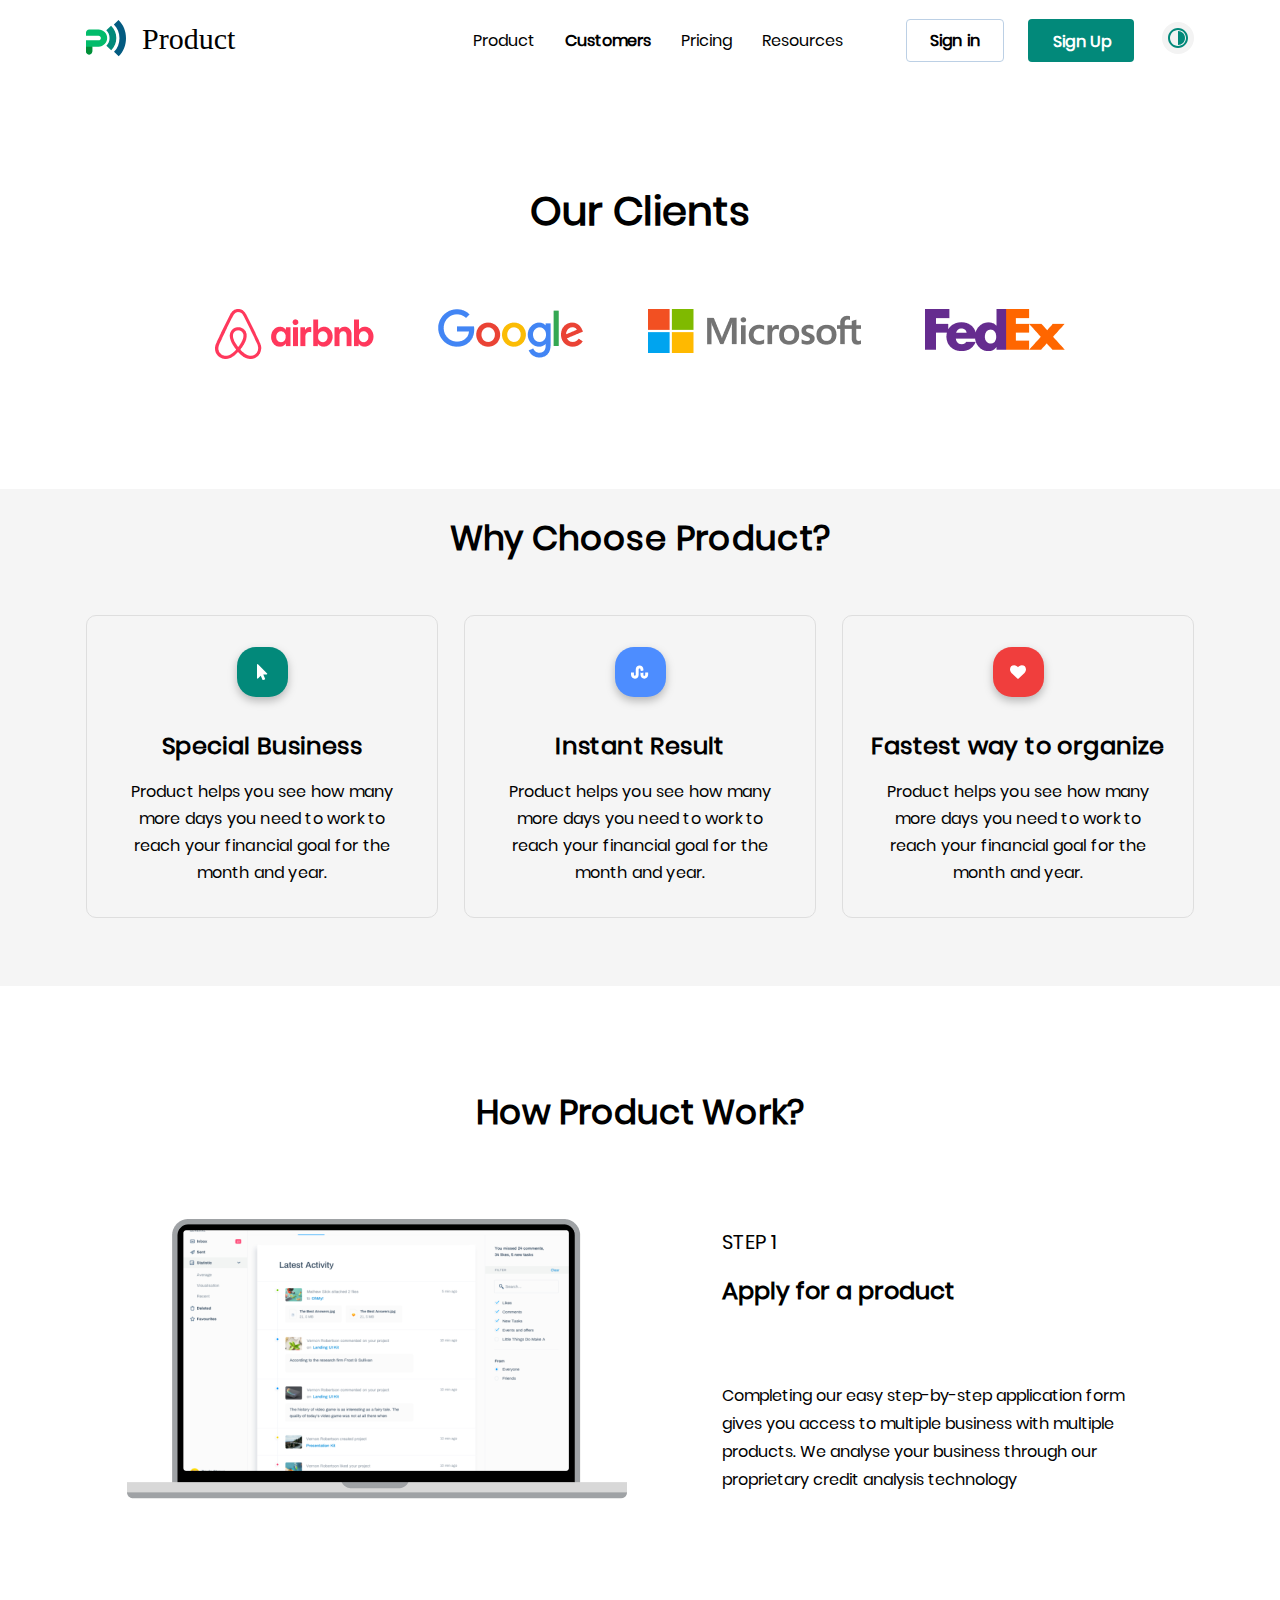
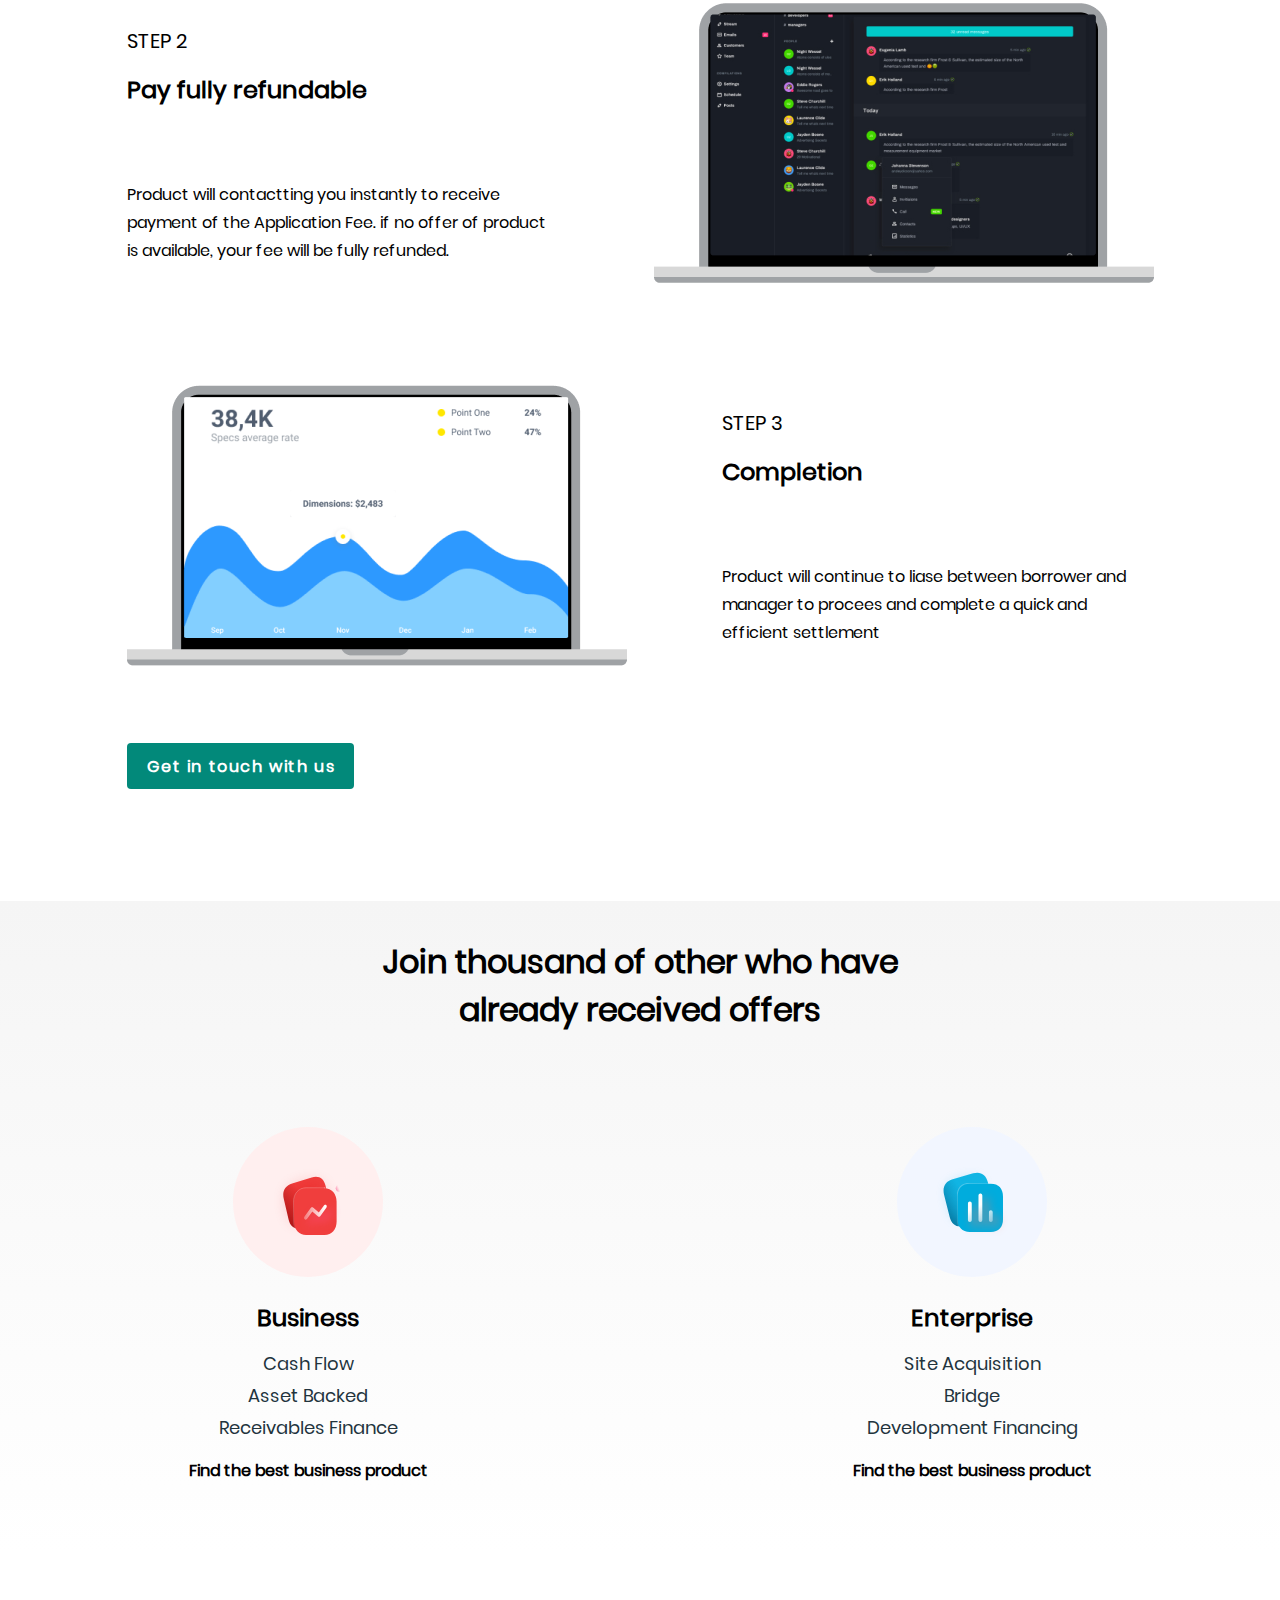
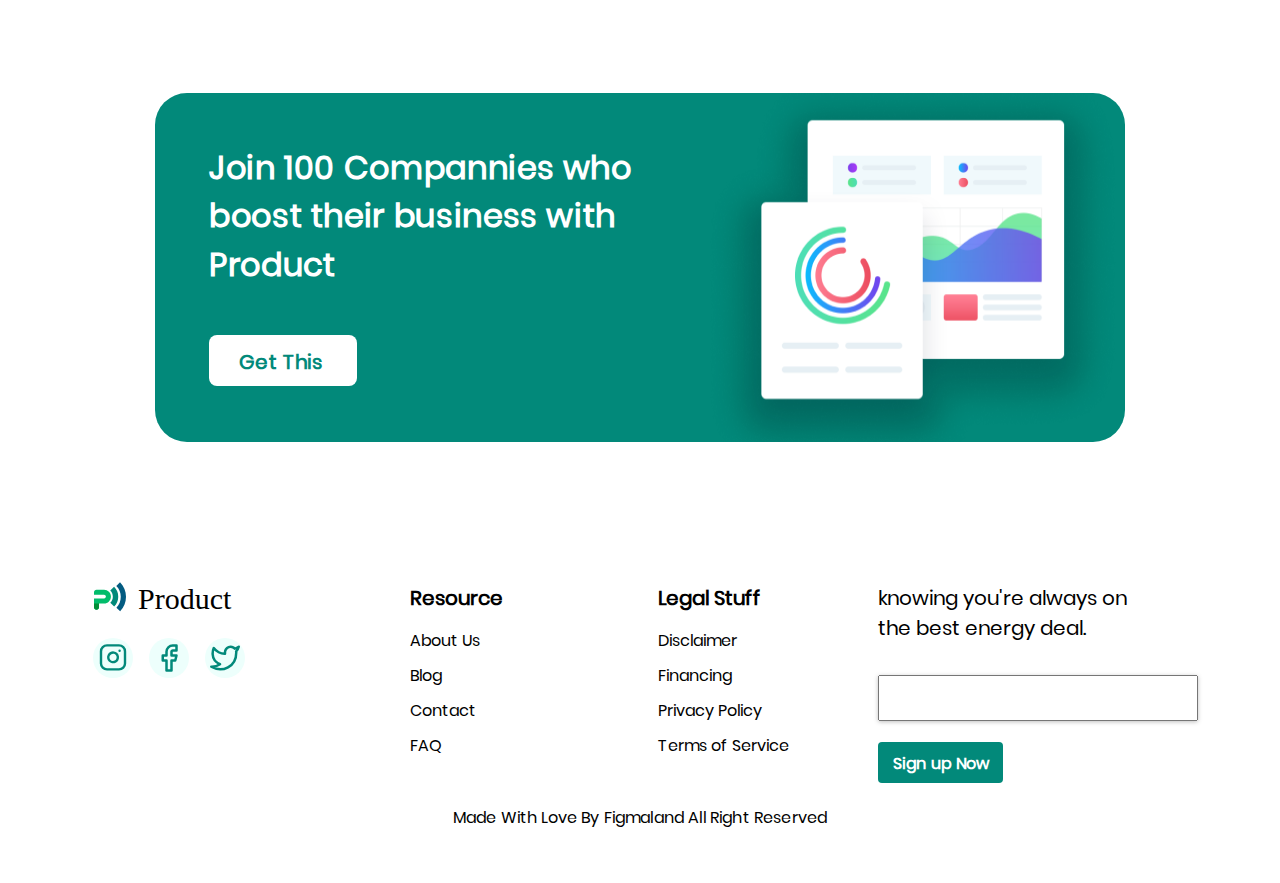
==== customers.html @ afb9f8d9 "ссылки хедера, кнопки и наименование классов" ====
<!DOCTYPE html>
<html lang="en">
  <head>
    <meta charset="UTF-8" />
    <meta http-equiv="X-UA-Compatible" content="IE=edge" />
    <meta name="viewport" content="width=device-width,initial-scale=1" />
    <meta content="true" name="HandheldFriendly" />
    <meta content="width" name="MobileOptimized" />
    <meta content="yes" name="apple-mobile-web-app-capable" />
    <title>Document</title>
    <link rel="stylesheet" href="./assets/css/style.css" id="theme-link" />
    <link rel="stylesheet" href="./assets/css/normalize.css" />
  </head>
  <body>
    <header class="header">
      <div class="container">
        <div class="header__left">
          <a href="#" class="logo">
            <img src="./assets/svg/logo.svg" alt="image description" />
          </a>
          <a href="#" class="logo__name">Product</a>
          <nav class="menu">
            <a class="menu__item" href="./index.html">Product</a>
            <a class="menu__item menu__item--active" href="#">Customers</a>
            <a class="menu__item" href="./pricing.html">Pricing</a>
            <a class="menu__item" href="./resources.html">Resources</a>
          </nav>
        </div>
        <div class="header__right">
          <button class="btn btn--outline-primary">Sign in</button>
          <button class="btn btn--success">Sign Up</button>
          <div class="toggle-container">
            <input type="checkbox" id="switch" />
            <label for="switch">
              <img
                class="switch__icon"
                src="./assets/svg/triger2.svg"
                alt="image description"
              />
            </label>
          </div>
          <a class="menu-trigger menu-triger--active" href="#">
            <span></span>
            <span></span>
            <span></span>
          </a>
        </div>
      </div>
    </header>
    <section class="section section--clients">
      <div class="container">
        <h2 class="title">Our Clients</h2>
        <div class="clients__logo">
          <div class="clients__logo_item">
            <img src="assets/img/clients1.png" />
          </div>
          <div class="clients__logo_item">
            <img src="assets/img/clients2.png" />
          </div>
          <div class="clients__logo_item">
            <img src="assets/img/clients3.png" />
          </div>
          <div class="clients__logo_item">
            <img src="assets/img/clients4.png" />
          </div>
        </div>
      </div>
    </section>
    <section class="section section--choose">
      <div class="container">
        <h2 class="title">Why Choose Product?</h2>
        <div class="choose__table">
          <div class="choose__table_item">
            <div class="table_item--icon">
              <img src="assets/svg/icon1.svg" />
            </div>
            <h3 class="subtitule">Special Business</h3>
            <p class="description">
              Product helps you see how many more days you need to work to reach
              your financial goal for the month and year.
            </p>
          </div>
          <div class="choose__table_item">
            <div class="table_item--icon">
              <img src="assets/svg/icon2.svg" />
            </div>
            <h3 class="subtitule">Instant Result</h3>
            <p class="description">
              Product helps you see how many more days you need to work to reach
              your financial goal for the month and year.
            </p>
          </div>
          <div class="choose__table_item">
            <div class="table_item--icon">
              <img src="assets/svg/icon3.svg" />
            </div>
            <h3 class="subtitule">Fastest way to organize</h3>
            <p class="description">
              Product helps you see how many more days you need to work to reach
              your financial goal for the month and year.
            </p>
          </div>
        </div>
      </div>
    </section>
    <section class="section section--how">
      <div class="container">
        <h2 class="title">How Product Work?</h2>
        <div class="how__row">
          <div class="how__row_item">
            <div class="how__row_pic">
              <img class="pic how--pic" src="assets/img/how1.png" />
            </div>
            <div class="how__row_item_right">
              <h3 class="subtitle subtitle--small">STEP 1</h3>
              <h2 class="title title--small">Apply for a product</h2>
              <p class="description">
                Completing our easy step-by-step application form gives you
                access to multiple business with multiple products. We analyse
                your business through our proprietary credit analysis technology
              </p>
            </div>
          </div>
          <div class="how__row_item">
            <div class="how__row_pic">
              <img class="pic how--pic" src="assets/img/how2.png" />
            </div>
            <div class="how__row_item_right">
              <h3 class="subtitle subtitle--small">STEP 2</h3>
              <h2 class="title title--small">Pay fully refundable</h2>
              <p class="description">
                Product will contactting you instantly to receive payment of the
                Application Fee. if no offer of product is available, your fee
                will be fully refunded.
              </p>
            </div>
          </div>
          <div class="how__row_item">
            <div class="how__row_pic">
              <img class="pic how--pic" src="assets/img/how3.png" />
            </div>
            <div class="how__row_item_right">
              <h3 class="subtitle subtitle--small">STEP 3</h3>
              <h2 class="title title--small">Completion</h2>
              <p class="description">
                Product will continue to liase between borrower and manager to
                procees and complete a quick and efficient settlement
              </p>
            </div>
          </div>
        </div>
        <button class="btn btn--success">Get in touch with us</button>
      </div>
    </section>
    <section class="section section--offers">
      <div class="container">
        <h2 class="title">
          Join thousand of other who have already received offers
        </h2>
        <div class="offers__table">
          <div class="offers__table_item">
            <div class="offers__table_item--icon">
              <img src="assets/svg/offers1.svg" />
            </div>
            <h3 class="subtitle">Business</h3>
            <p class="description">Cash Flow</p>
            <p class="description">Asset Backed</p>
            <p class="description">Receivables Finance</p>
            <button class="btn btn-outline-success">
              Find the best business product
            </button>
          </div>
          <div class="offers__table_item">
            <div class="offers__table_item--icon">
              <img src="assets/svg/offers2.svg" />
            </div>
            <h3 class="subtitle">Enterprise</h3>
            <p class="description">Site Acquisition</p>
            <p class="description">Bridge</p>
            <p class="description">Development Financing</p>
            <button class="btn btn-outline-success">
              Find the best business product
            </button>
          </div>
        </div>
      </div>
    </section>
    <section class="section section--join">
      <div class="container">
        <div class="join__left">
          <h2 class="title">
            Join 100 Compannies who boost their business with Product
          </h2>
          <button class="btn btn--success">Get This</button>
        </div>
        <div class="join__right">
          <img class="pic join--pic" src="./assets/img/join.png" />
        </div>
      </div>
    </section>
    <footer class="footer">
      <div class="container">
        <div class="footer__left">
          <div class="product">
            <a href="#" class="logo">
              <img
                class="logo__icon"
                src="./assets/svg/logo.svg"
                alt="image description"
              />
            </a>
            <a href="#" class="logo__name">Product</a>
          </div>
          <div class="socials">
            <a href="#" class="social social--facebook">
              <img
                class="social__icon"
                src="./assets/svg/facebook.svg"
                alt="image description"
              />
            </a>
            <a href="#" class="social social--tweeter">
              <img
                class="social__icon"
                src="./assets/svg/tweeter.svg"
                alt="image description"
              />
            </a>
            <a href="#" class="social social--instagram">
              <img
                class="social__icon"
                src="./assets/svg/instagram.svg"
                alt="image description"
              />
            </a>
          </div>
        </div>
        <div class="footer__nav">
          <div class="footer__nav-col">
            <div class="menu menu--footer">
              <a href="#" class="menu__item menu__item--active">Resource</a>
            </div>
            <div class="menu--footer-subtitle">
              <a href="#" class="menu__item">About Us</a>
              <a href="#" class="menu__item">Blog</a>
              <a href="#" class="menu__item">Contact</a>
              <a href="#" class="menu__item">FAQ</a>
            </div>
          </div>
          <div class="footer__nav-col">
            <div class="menu menu--footer">
              <a href="#" class="menu__item menu__item--active">Legal Stuff</a>
            </div>
            <div class="menu--footer-subtitle">
              <a href="#" class="menu__item">Disclaimer</a>
              <a href="#" class="menu__item">Financing</a>
              <a href="#" class="menu__item">Privacy Policy</a>
              <a href="#" class="menu__item">Terms of Service</a>
            </div>
          </div>
        </div>
        <div class="footer__deal">
          <p class="subtitle">
            knowing you're always on<br />
            the best energy deal.
          </p>
          <form name="text__form" action="" method="post">
            <input class="e-mail" type="mail" />
          </form>
          <button class="btn btn--success">Sign up Now</button>
        </div>
      </div>
      <div class="copyright">
        <p class="subtitle subtitle--copyright">
          Made With Love By Figmaland All Right Reserved
        </p>
      </div>
    </footer>
    <!--<script src="./assets/scripts/script.js"></script>-->
  </body>
</html>
---- assets/css/style.css ----
html[data-theme="light"] {
  --bg: #ffffff;
  --switch-color: #02897a;
  --color-heading: #22343d;
  --color-text: #22343d;
  --color-btn: #173a56;
  --color-logo: #173a56;
  --bg-image--product: url(../img/product.png);
  --bg-image--process: url(../img/process.png);
  --border: #dedede;
}

html[data-theme="dark"] {
  --bg: #1f2e35;
  --switch-color: #0077ff;
  --color-heading: #ffffff;
  --color-text: #ffffff;
  --color-btn: #ffffff;
  --color-logo: #ffffff;
  --bg-image--product: url(../img/product_dark.png);
  --bg-image--process: url(../img/process_dark.png);
  --border: #173a56;
}

/*основные стили*/
body {
  background-color: var(--bg);
  /*  --font-color: #22343d;*/
}

@font-face {
  font-family: "Poppins";
  font-style: normal;
  font-weight: normal;
  src: url("../fonts/Poppins-Regular.ttf") format("truetype");
}

html,
body {
  font-family: "Poppins", "Arial", sans-serif;
  /*  color: var(--font-color);*/
}

h1,
h2,
h3,
h4,
h5,
h6 {
  margin: 0%;
}

.container {
  max-width: 1108px;
  margin: 0 auto;
  padding: 0px 15px;
}

.title {
  font-weight: 700;
  font-size: 40px;
  line-height: 60px;
  color: var(--color-text);
}

.subtitle {
  font-weight: 700;
  font-size: 32px;
  line-height: 48px;
  text-align: center;
  color: var(--color-text);
}

.subtitle--spacebottom {
  margin-bottom: 12px;
}

.description {
  font-weight: 400;
  font-size: 18px;
  line-height: 28px;
  color: var(--color-text);
}

@media (max-width: 576px) {
  .pic {
    margin: 0 auto;
    display: flex;
    max-width: 100%;
  }
}

@media (min-width: 576px) {
  .pic {
    max-width: 25em;
  }
}

/*button*/
.btn {
  cursor: pointer;
}

.btn--success {
  font-weight: 600;
  font-size: 16px;
  line-height: 24px;
  color: #ffffff;
  background: #02897a;
  border-radius: 4px;
  border: #02897a;
  margin-right: 24px;
  padding: 11px 23px 8px 25px;
  letter-spacing: 0.02em;
}

.btn--success:hover {
  background-color: #067266;
  color: #ffffff;
  filter: drop-shadow(0px 4px 4px rgba(0, 0, 0, 0.25));
}

.btn--triger {
  background: #f3f3f3;
  border-radius: 100px;
  border: #f3f3f3;
  width: 32px;
  height: 32px;
  display: flex;
  align-items: center;
  justify-content: center;
  background: url(./assets/svg/triger.svg) no-repeat;
  background-size: contain;
  border: 5px solid #ffffff;
  margin-right: -2px;
}

.btn--outline-primary {
  font-weight: 600;
  font-size: 16px;
  line-height: 24px;
  color: var(--color-btn);
  border: 1px solid #bcd0e5;
  border-radius: 4px;
  background-color: transparent;
  margin-right: 24px;
  padding: 9px 22px 8px 23px;
  letter-spacing: 0.02em;
}

.btn--outline-primary:hover {
  background-color: #fefefe;
  color: #067266;
  filter: drop-shadow(0px 4px 4px rgba(0, 0, 0, 0.25));
}

.btn-outline-success {
  background-color: transparent;
  border: transparent;
  font-weight: 600;
  font-size: 16px;
  text-decoration-line: underline;
  color: #02897a;
}

.btn-outline-success:hover {
  filter: drop-shadow(0px 4px 4px rgba(0, 0, 0, 0.25));
  border-radius: 5px;
}

.btn-outline-success:hover img {
  filter: brightness(0) saturate(100%) invert(34%) sepia(10%) saturate(4720%) hue-rotate(130deg) brightness(96%) contrast(95%);
}

.btn--group {
  display: flex;
  justify-content: center;
}

/*переключатель на тёмное*/
input[type="checkbox"] {
  height: 0;
  width: 0;
  visibility: hidden;
}

input:checked+.menu__item--active {
  color: var(--color-text);
}

/*Header*/
.header {
  padding: 19px 0px 0px;
}

.header .container {
  display: flex;
  justify-content: space-between;
}

.header__left {
  display: flex;
  align-items: center;
}

.logo {
  margin: 0px 16px 0px 0px;
}

.header .logo__name {
  font-family: "Poppins Bold";
  font-size: 30px;
  line-height: 28px;
  color: var(--color-logo);
  text-decoration: none;
  padding-bottom: 4px;
  margin: 0;
}

.header .menu {
  display: none;
}

.menu__item.menu__item--active {
  font-weight: 600;
  font-size: 16px;
  line-height: 28px;
  text-decoration: none;
}

.menu__item {
  font-weight: 400;
  font-size: 16px;
  line-height: 28px;
  text-decoration: none;
  color: var(--color-text);
}

.menu__item:not(:last-child) {
  margin-right: 26px;
}

.menu__item:hover:after {
  width: 100%;
  left: 0;
}

.menu__item:after {
  background: none repeat scroll 0 0 transparent;
  bottom: 0;
  content: "";
  display: block;
  height: 2px;
  left: 50%;
  position: absolute;
  background: #fff;
  transition: width 0.3s ease 0s, left 0.3s ease 0s;
  width: 0;
}

.menu__item:hover {
  font-weight: 700;
  filter: brightness(0) saturate(100%) invert(31%) sepia(77%) saturate(487%) hue-rotate(124deg) brightness(95%) contrast(97%);
}

.header__right {
  display: flex;
  align-items: center;
}

.header .btn--outline-primary {
  display: none;
}

.header .btn--success {
  display: none;
}

.toggle-container {
  display: none;
}

.header .menu__trigger--active {
  position: relative;
  width: 28px;
  height: 15px;
  top: -4px;
  display: block;
}

.header span {
  position: absolute;
  left: 0;
  width: 100%;
  height: 4px;
  background-color: #173a56;
  border-radius: 4px;
}

.header .menu__trigger span:nth-of-type(2) {
  top: 20px;
}

.header .menu__trigger span:nth-of-type(3) {
  bottom: 1px;
}

/*media header*/
@media (max-width: 576px) {
  .header .logo__name {
    margin: 0;
  }
}

@media (min-width: 576px) {
  .header .btn--outline-primary {
    display: block;
  }

  .header .btn--success {
    display: block;
  }
}

@media (min-width: 1200px) {
  .header .logo__name {
    margin-right: 238px;
  }

  .header .menu {
    display: block;
  }

  .header .btn--triger {
    display: flex;
  }

  .toggle-container {
    display: block;
  }

  .header .menu__trigger--active {
    display: none;
  }
}

@media (min-width: 1400px) {}

/*Hero*/
.section--hero .container {
  display: flex;
  max-width: 1080px;
  flex-direction: column;
  align-items: center;
  flex-direction: column-reverse;
}

.section--hero {
  padding: 44px 0px 0px 0px;
}

.hero__left {
  display: flex;
  flex-direction: column;
}

.section--hero .title {
  margin: 19px 0px 0px;
  font-weight: 600;
  letter-spacing: 0.02em;
  text-align: center;
  line-height: inherit;
}

.section--hero .description {
  margin-bottom: 50px;
  text-align: center;
}

.btn--group {
  flex-direction: column;
  align-items: center;
}

.section--hero .btn--success {
  padding: 17px 40px 12px 40px;
  margin: 0px 0px 30px 0px;
}

.section--hero .btn-outline-success {
  display: flex;
  align-items: center;
}

.btn-outline-success img {
  margin-right: 8px;
}

.btn__description {
  padding: 18px 15px 13px 0px;
  letter-spacing: 0.02em;
  font-size: 16px;
}

.hero__right {
  position: relative;
}

/*media hero*/
@media (max-width: 576px) {
  .section--hero .title {
    text-align: center;
    font-size: 36px;
  }

  .section--hero .description {
    text-align: center;
  }

  .hero__right {
    left: 0;
  }
}

@media (min-width: 576px) {
  .section--hero .description {
    width: 550px;
  }

  .btn--group {
    flex-direction: row;
    align-items: center;
  }

  .section--hero .btn--success {
    margin: 0px 22px 0px;
  }
}

@media (min-width: 768px) {
  .section--hero .description {
    width: 610px;
  }
}

@media (min-width: 1200px) {
  .section--hero {
    padding: 41px 0px 0px 0px;
  }

  .section--hero .container {
    flex-direction: column;
    align-items: center;
    flex-direction: row;
  }

  .hero__left {
    width: 435px;
  }

  .section--hero .description {
    text-align: left;
    width: auto;
  }

  .section--hero .title {
    text-align: left;
    line-height: 60px;
  }

  .btn--group {
    justify-content: flex-start;
  }

  .section--hero .btn--success {
    margin: 0 25px 0 0;
  }

  .hero__right {
    position: relative;
    left: 55px;
    top: 2px;
  }

  .pic {
    max-width: 100%;
  }
}

/*product*/

.section--product {
  background: var(--bg-image--product) bottom;
  background-repeat: no-repeat;
  background-size: contain;
  padding: 44px 0px 17px 0px;
}

.section--product .container {
  display: flex;
  flex-direction: column;
  align-items: center;
}

.section--product .title {
  font-size: 32px;
  line-height: 48px;
  font-weight: 700;
  width: 534px;
  text-align: center;
  letter-spacing: 0.03em;
  margin: 0px 0px 67px 0px;
}

.list {
  display: flex;
  margin-bottom: 18px;
  width: 100%;
}

.list__item {
  display: flex;
  flex-direction: column;
  align-items: start;
  max-width: 244px;
}

.list__item:not(:last-child) {
  margin-right: 46px;
}

.list__item:nth-of-type(1) .list__item_icon {
  background: #02897a;
}

.list__item:nth-of-type(2) .list__item_icon {
  background: #4d8dff;
}

.list__item:nth-of-type(3) .list__item_icon {
  background: #740a76;
}

.list__item:nth-of-type(4) .list__item_icon {
  background: #f03e3d;
}

.list__item_icon {
  border-radius: 19px;
  width: 50px;
  height: 50px;
  display: flex;
  align-items: center;
  justify-content: center;
  filter: drop-shadow(0px 4px 4px rgba(0, 0, 0, 0.25));
  margin-bottom: 30px;
}

.section--product .subtitle {
  font-weight: 600;
  font-size: 22px;
  line-height: 33px;
  margin-bottom: 0px;
  letter-spacing: 0.02em;
  margin-bottom: -2px;
}

.section--product .description {
  font-weight: 400;
  font-size: 16px;
  line-height: 26px;
  text-align: center;
  letter-spacing: 0.01em;
}

.section--product .btn--success {
  padding: 14px 34px 15px 34px;
  margin: auto;
}

/*media product*/

@media (max-width: 576px) {
  .section--product .title {
    width: auto;
  }

  .list {
    flex-direction: column;
    align-items: center;
  }

  .list__item {
    margin: 0;
    align-items: center;
  }

  .list__item:not(:last-child) {
    margin: 0;
    align-items: center;
  }
}

@media (min-width: 576px) {
  .list {
    justify-content: center;
  }

  .list__item:nth-of-type(3),
  .list__item:nth-of-type(4) {
    display: none;
  }

  .list__item:not(:last-child) {
    align-items: center;
    margin: 0;
  }
}

@media (min-width: 768px) {
  .list__item:nth-of-type(3) {
    display: flex;
  }
}

@media (min-width: 992px) {
  .list__item {
    margin: 0;
    align-items: center;
  }

  .list__item:nth-of-type(4) {
    display: flex;
  }
}

@media (min-width: 1200px) {
  .section--product {
    padding: 111px 0px 97px 0px;
  }

  .list {
    justify-content: space-between;
  }

  .list__item,
  .list__item:not(:last-child) {
    align-items: start;
  }

  .section--product .description {
    text-align: left;
  }
}

/*managment*/
.section--managment .container {
  display: flex;
  flex-direction: column-reverse;
}

.man__left {
  display: flex;
  flex-direction: column;
  align-items: start;
}

.section--managment .title {
  font-family: "Poppins";
  font-size: 32px;
  line-height: 48px;
  margin: 0px 0px 24px;
  font-weight: 600;
  letter-spacing: 0.02em;
}

.section--managment .subtitle {
  font-weight: 600;
  font-size: 16px;
  line-height: 24px;
  letter-spacing: 0.02em;
}

.section--managment .subtitle--small {
  margin: 0px 0px 7px;
}

.section--managment .description {
  font-size: 16px;
  line-height: 26px;
  margin: 0px 0px 32px;
  text-align: left;
}

.section--managment .description:nth-of-type(2) {
  margin-bottom: 27px;
}

/*mdeia managment*/
@media (max-width: 576px) {
  .section--managment {
    padding: 20px 0px 0px;
  }

  .man__left {
    width: auto;
  }

  .man__right {
    left: 0;
    top: 0;
    margin-bottom: 20px;
  }
}

@media (min-width: 576px) {
  .man__right {
    padding: 20px 0px 20px 0px;
  }
}

@media (min-width: 768px) {
  .man__left {
    width: 459px;
    align-items: center;
    margin: auto;
  }

  .section--managment .description {
    text-align: center;
  }
}

@media (min-width: 1200px) {
  .section--managment {
    padding: 161px 0px 0px 0px;
  }

  .section--managment .container {
    flex-direction: row;
  }

  .man__left {
    align-items: start;
    margin: 0;
  }

  .man__right {
    position: relative;
    left: 111px;
    top: -42px;
  }

  .section--managment .description {
    text-align: left;
  }
}

/*customer*/
.section--customer .container {
  display: flex;
  flex-direction: column;
}

.customer__right {
  display: flex;
  flex-direction: column;
  align-items: start;
}

.section--customer .title {
  font-size: 32px;
  line-height: 48px;
  margin: 0px 0px 24px;
  letter-spacing: 0.02em;
}

.section--customer .subtitle--small {
  font-weight: 600;
  font-size: 16px;
  line-height: 24px;
  margin: 0px 0px 6px;
  letter-spacing: 0.01em;
}

.section--customer .description {
  margin: 0px 0px 31px;
  font-weight: 400;
  font-size: 16px;
  line-height: 26px;
}

.customer__item {
  display: flex;
  align-items: center;
}

.customer__wraper .customer__item:nth-of-type(1) {
  margin: 0px 0px 34px 0px;
}

.customer__wraper .customer__item:nth-of-type(2) {
  margin: 0px 0px 34px 0px;
}

.customer__icon {
  width: 16px;
  height: 12px;
  border-radius: 13.8542px;
  padding: 12px 10px 13px 10px;
  margin-right: 29px;
}

.customer__item:nth-of-type(1) .customer__icon {
  background: #ff9900;
}

.customer__item:nth-of-type(2) .customer__icon {
  background: #f03e3d;
}

.customer__item:nth-of-type(3) .customer__icon {
  background: #4d8dff;
}

.customer__description {
  margin: 0;
  line-height: 24px;
  color: var(--color-text);
}

/*mdeia customer*/
@media (max-width: 576px) {
  .section--customer {
    padding: 0px;
  }

  .customer__left {
    left: 0;
    top: 0;
    margin: 0px 0px 20px;
  }
}

@media (min-width: 576px) {}

@media (min-width: 768px) {
  .customer--pic {
    margin-bottom: 40px;
  }

  .customer__right {
    width: 442px;
    align-items: center;
    margin: auto;
  }

  .section--customer .description {
    text-align: center;
  }
}

@media (min-width: 1200px) {
  .section--customer {
    padding: 120px 0px 0px 0px;
  }

  .section--customer .container {
    flex-direction: row;
  }

  .customer__left {
    position: relative;
    top: -38px;
    left: -4px;
    margin-right: 91px;
  }

  .customer__pic {
    margin-bottom: 0px;
  }

  .customer__right {
    align-items: start;
    margin: 0;
    max-width: 442px;
  }

  .section--customer .description {
    text-align: left;
  }
}

/*collaborative*/
.section--collaborative {
  padding: 20px 0px 0px;
}

.section--collaborative .container {
  display: flex;
  flex-direction: column-reverse;
}

.coll__left {
  display: flex;
  flex-direction: column;
  align-items: start;
}

.section--collaborative .title {
  font-family: "Poppins";
  font-size: 32px;
  line-height: 48px;
  margin: 0px 0px 24px;
  font-weight: 600;
  letter-spacing: 0.02em;
}

.section--collaborative .subtitle {
  font-weight: 600;
  font-size: 16px;
  line-height: 24px;
  letter-spacing: 0.02em;
}

.section--collaborative .subtitle--small {
  margin: 0px 0px 6px;
}

.section--collaborative .description {
  font-size: 16px;
  line-height: 26px;
  margin: 0px 0px 29px;
}

/*media collaborative*/
@media (max-width: 576px) {
  .coll__left {
    width: auto;
  }

  .coll__right {
    left: 0;
    top: 0;
    margin-bottom: 20px;
  }

  .section--collaborative {
    padding: 30px 0px 0px;
  }
}

@media (min-width: 576px) {}

@media (min-width: 768px) {
  .section--collaborative {
    padding: 40px 0px 0px;
  }

  .coll__left {
    align-items: center;
    margin: auto;
    width: 459px;
  }

  .coll__right {
    margin-bottom: 20px;
  }

  .section--collaborative .description {
    text-align: center;
  }
}

@media (min-width: 1200px) {
  .section--collaborative {
    padding: 89px 0px 130px 0px;
  }

  .section--collaborative .container {
    flex-direction: row;
  }

  .coll__left {
    margin: 0;
    align-items: start;
    width: 459px;
  }

  .section--collaborative .description {
    text-align: left;
  }

  .coll__right {
    position: relative;
    left: 111px;
    top: -21px;
    margin: 0;
  }
}

/*process*/
.section--process {
  background: var(--bg-image--process) no-repeat;
  background-repeat: no-repeat;
  background-size: contain;
  padding: 47px 0px 63px;
}

.section--process .container {
  display: flex;
  flex-direction: column;
  max-width: 963px;
}

.process__header {
  display: flex;
  flex-direction: column;
  text-align: center;
  margin-bottom: 15px;
}

.section--process .title {
  font-size: 32px;
  line-height: 48px;
  letter-spacing: 0.02em;
  margin-bottom: 17px;
}

.section--process .description {
  font-weight: 500;
  font-size: 16px;
  line-height: 26px;
  width: 542px;
  letter-spacing: 0.01em;
  margin: auto;
  margin-bottom: 14px;
}

.process__row {
  margin-bottom: 47px;
  display: flex;
  flex-wrap: wrap;
  justify-content: space-around;
}

.expert {
  display: flex;
  align-items: center;
  justify-content: center;
}

.expert:nth-of-type(1),
.expert:nth-of-type(2) {
  margin-bottom: 20px;
}

.expert:nth-of-type(1) .exp__pic {
  margin-right: 15px;
}

.expert:nth-of-type(2) .exp__pic {
  margin-left: 15px;
}

.expert:nth-of-type(3) .exp__pic {
  margin-left: 15px;
}

.expert:nth-of-type(4) .exp__pic {
  margin-right: 15px;
}

.ability {
  text-align: center;
  background: #ffffff;
  box-shadow: 0px 2px 8px rgba(86, 117, 146, 0.1);
  border-radius: 27px;
  padding: 15px 25px 15px 25px;
}

.section--process .btn--success {
  font-weight: 700;
  margin: auto;
  padding: 15px 28px 13px 29px;
}

/*media process*/
/*@media (max-width: 576px) {
  .expert__right {
    flex-direction: column-reverse;
  }

  .expert__left {
    flex-direction: column-reverse;
  }
}*/

@media (max-width: 768px) {
  .section--process .description {
    width: auto;
  }
}

@media (min-width: 768px) {}

@media (min-width: 1200px) {}

/*strategies*/
.section--strategies .title {
  font-weight: 700;
  font-size: 34px;
  line-height: 51px;
  letter-spacing: 0.02em;
  margin-bottom: 11px;
}

.section--strategies .description {
  font-weight: 500;
  font-size: 16px;
  line-height: 26px;
  margin: 0px 0px 33px 0px;
  letter-spacing: 0.01em;
}

.strat__left {
  text-align: center;
}

.strat__right {
  width: 100%;
}

.slider__slide {
  margin-bottom: 20px;
}

.section--strategies .description-autor {
  font-weight: 500;
  font-size: 16px;
  line-height: 26px;
  margin: 21px 30px 12px 24px;
  letter-spacing: 0.03em;
  color: #22343d;
}

.content {
  display: flex;
  justify-content: space-between;
}

.profile {
  text-decoration: none;
  border: 1px solid #dedede;
  border-radius: 8px;
}

.profile:hover .comment {
  color: #02897a;
}

.content--icon {
  max-width: 100%;
}

.profile__item {
  max-width: 348px;
  border: 1px solid var(--border);
  border-radius: 8px;
  background: #ffffff;
}

.comment {
  font-weight: 700;
  font-size: 24px;
  line-height: 40px;
  margin: 0px 30px 28px 26px;
  letter-spacing: 0.02em;
  color: #22343d;
}

.slider__nav-left {
  display: flex;
  justify-content: center;
  display: none;
}

.slider__nav-item {
  width: 16px;
  height: 16px;
  background: #efefef;
  border-radius: 50%;
  border: transparent;
}

.slider__nav-item:hover {
  background: #02897a;
  cursor: pointer;
}

.slider__nav-item:not(:last-child) {
  margin-right: 10px;
}

.slider__nav-left:hover {
  cursor: pointer;
}

/*strategies*/
@media (max-width: 576px) {
  .section--strategies {
    padding: 0px 0px 25px 0px;
  }

  .section--strategies .container {
    width: auto;
  }

  .slider__item-content {
    display: flex;
    justify-content: center;
  }

  .content {
    flex-direction: column;
  }

  /*  .content--icon {
    width: 20em;
}*/
  .profile__item {
    width: auto;
  }

  .profile__item:not(:last-child) {
    margin-bottom: 20px;
  }
}

@media (min-width: 576px) {

  .profile__item:nth-of-type(2),
  .profile__item:nth-of-type(3) {
    display: none;
  }

  .content {
    justify-content: center;
  }
}

@media (min-width: 768px) {
  .profile__item:nth-of-type(2) {
    display: block;
  }

  /*  .section--strategies .profile:first-child {
    margin-right: 15px;
  }*/
}

@media (min-width: 1200px) {
  .section--strategies {
    padding: 86px 0px 25px 0px;
  }

  .section--strategies .container {
    width: 1110px;
  }

  .strat__left {
    text-align: left;
  }

  .slider__slide {
    margin-bottom: 87px;
  }

  .content {
    flex-direction: row;
    justify-content: space-between;
  }

  .profile__item:first-child {
    margin-right: 0;
  }

  .profile__item:nth-of-type(3) {
    display: block;
  }

  .slider__nav-left {
    display: flex;
  }
}

/*price*/
.section--price .container {
  display: flex;
  flex-direction: column;
}

.section--price .title {
  font-size: 34px;
  line-height: 51px;
  margin-bottom: 8px;
  text-align: center;
}

.section--price .subtitle {
  font-weight: 500;
  font-size: 16px;
  line-height: 24px;
  margin-bottom: 49px;
}

.price__table {
  display: flex;
  justify-content: space-evenly;
}

.price__table-col {
  padding: 24px 0px 32px 0px;
  max-width: 323px;
  background: #ffffff;
  box-shadow: 0px 2px 8px rgba(0, 0, 0, 0.25);
  border-radius: 8px;
  display: flex;
  flex-direction: column;
  align-items: center;
}

.price__table-col:hover {
  background-color: #02897a;
  cursor: pointer;
  color: #fff;
}

.price__table-col:hover .price__icon {
  filter: brightness(0) saturate(100%) invert(100%) sepia(0%) saturate(7467%) hue-rotate(292deg) brightness(101%) contrast(99%);
}

.price__table-col:hover .price__money {
  color: #fff;
}

.price__table-col:hover .btn--success {
  background-color: #fff;
  color: #02897a;
  filter: drop-shadow(0px 4px 4px rgba(0, 0, 0, 0.25));
}

.table-col-subtitle {
  font-weight: 700;
  font-size: 24px;
  line-height: 40px;
  margin-bottom: 8px;
}

.table-col-description {
  margin: 0px 50px 36px;
  letter-spacing: 0.02em;
  font-size: 16px;
  line-height: 40px;
  text-align: center;
}

.price__information {
  display: flex;
  align-items: center;
  margin-bottom: 41px;
}

.price__money {
  color: #02897a;
  font-weight: 700;
  font-size: 24px;
  line-height: 30px;
}

.price__month {
  font-weight: 400;
  font-size: 16px;
  line-height: 19px;
  letter-spacing: 0.1px;
  color: #afafaf;
}

.price__icon {
  margin-right: 10px;
}

.price__wraper {
  margin-bottom: 25px;
  text-align: center;
}

.price__item:not(:last-child) {
  margin: 0px 0px 15px;
  letter-spacing: 0.02em;
  font-weight: 500;
  font-size: 16px;
  line-height: 22px;
  text-align: center;
}

.section--price .btn--success {
  padding: 11px 20px 10px 17px;
  margin: 0;
  letter-spacing: 0.04em;
  font-weight: 600;
  font-size: 18px;
  line-height: 22px;
}

/*media price*/
@media (max-width: 576px) {
  .section--price {
    padding: 0px;
  }

  .price__table {
    flex-direction: column;
    margin: auto;
  }

  .price__table-col {
    width: auto;
  }

  .price__table-col:not(:last-child) {
    margin-bottom: 20px;
  }

  .section--price .description {
    margin: 0px 50px 15px;
    text-align: center;
  }
}

@media (min-width: 576px) {
  .section--price {
    padding: 20px 0px 0px;
  }

  .price__table-col:nth-of-type(2),
  .price__table-col:nth-of-type(3) {
    display: none;
  }

  .price__table-col {
    /*  margin: auto;*/
    max-width: 323px;
    width: 100%;
  }
}

@media (min-width: 768px) {
  .price__table-col:nth-of-type(2) {
    display: flex;
  }
}

@media (min-width: 1200px) {
  .section--price {
    padding: 126px 0px 50px;
  }

  .price__table {
    justify-content: space-between;
  }

  .price__table-col {
    margin: 0;
  }

  .price__table-col:nth-of-type(3) {
    display: flex;
  }
}

/*say*/
.section--say {
  padding: 50px 0px 20px;
}

.say__header {
  text-align: center;
}

.section--say .title {
  font-size: 34px;
  line-height: 57px;
  margin-bottom: 8px;
  letter-spacing: 0.02em;
}

.section--say .subtitle {
  font-weight: 500;
  font-size: 16px;
  line-height: 28px;
  letter-spacing: 0.3px;
  width: auto;
  margin: auto;
  margin-bottom: 50px;
}

.say__row {
  display: flex;
  justify-content: space-between;
}

.collumn__item {
  max-width: 300px;
  border: 1px solid #dedede;
  border-radius: 5px;
  padding: 28px 0px 20px 25px;
  background: #ffffff;
}

.item__icon {
  margin-bottom: 13px;
}

.item__description {
  margin-bottom: 13px;
}

.section--say .description {
  font-weight: 400;
  font-size: 16px;
  line-height: 28px;
  letter-spacing: 0.2px;
  color: #737373;
  margin-bottom: 16px;
  text-decoration: none;
  cursor: auto;
}

.client {
  display: flex;
}

.client__logo {
  margin-right: 12px;
}

.name {
  margin: 0;
  font-weight: 600;
  font-size: 16px;
  line-height: 24px;
  letter-spacing: 0.7px;
  color: #02897a;
}

.profession {
  margin: 0;
  font-weight: 500;
  font-size: 14px;
  line-height: 24px;
  letter-spacing: 0.4px;
}

/*media say*/
@media (max-width: 576px) {
  .say__row {
    flex-direction: column;
  }

  .collumn__item {
    margin: auto;
    width: auto;
  }

  .collumn__item:not(:last-child) {
    margin-bottom: 20px;
  }
}

@media (min-width: 576px) {

  .collumn__item:nth-of-type(2),
  .collumn__item:nth-of-type(3) {
    display: none;
  }

  .say__row {
    justify-content: space-evenly;
  }
}

@media (min-width: 768px) {
  .collumn__item:nth-of-type(2) {
    display: block;
  }

  /*  .collumn__item:not(:last-child) {
    margin-right: 20px;
  }*/
}

@media (min-width: 1200px) {
  .section--say {
    padding: 0px 0px 20px;
  }

  .section--say .subtitle {
    width: 565px;
  }

  .say__row {
    margin: 0;
    justify-content: space-between;
  }

  .collumn__item:nth-of-type(3) {
    display: block;
  }
}

@media (min-width: 1400px) {
  .section--say {
    padding: 100px 0px 20px;
  }

  .collumn__item:not(:last-child) {
    margin-right: 0px;
  }
}

/*join*/
.section--join {
  padding: 61px 15px 20px;
}

.section--join .container {
  display: flex;
  background: #02897a;
  border-radius: 32px;
  max-width: 940px;
  margin: 0 auto;
  flex-direction: column;
}

.join__left {
  width: 100%;
  align-items: center;
  text-align: center;
  display: flex;
  flex-direction: column;
  padding: 51px 0px 56px 0px;
}

.section--join .title {
  font-weight: 600;
  font-size: 32px;
  line-height: 151.4%;
  color: #ffffff;
  margin-bottom: 46px;
  letter-spacing: 0.02em;
}

.section--join .btn--success {
  background: #ffffff;
  border-radius: 8px;
  font-size: 20px;
  line-height: 30px;
  color: #02897a;
  margin: 0;
  padding: 12px 35px 9px 30px;
}

.section--join .btn--success:hover {
  filter: drop-shadow(0px 4px 4px rgba(0, 0, 0, 0.25));
}

.join--pic {
  position: relative;
  left: 10px;
  max-width: -webkit-fill-available;
}

/*media join*/
@media (max-width: 576px) {
  .section--join .title {
    text-align: center;
  }
}

@media (min-width: 576px) {
  .join__right {
    display: flex;
    justify-content: center;
  }

  .join__pic {
    width: auto;
  }
}

@media (min-width: 1200px) {
  .section--join {
    padding: 141px 0px 20px;
  }

  .section--join .container {
    flex-direction: row;
    width: 968px;
  }

  .join__left {
    padding: 51px 0px 56px 39px;
    width: 510px;
    align-items: start;
    text-align: left;
  }

  .join__pic {
    position: relative;
    top: 2px;
    left: 10px;
    width: auto;
  }
}

/*footer*/
.footer {
  padding: 41px 0px 50px;
}

.footer .container {
  display: flex;
  flex-direction: column;
  align-items: center;
}

.footer__left {
  display: flex;
  flex-direction: column;
  margin: auto;
  margin-bottom: 20px;
}

.footer .logo {
  margin: -2px 12px 0px 0px;
}

.footer .logo__name {
  font-family: "Poppins Bold";
  font-size: 30px;
  line-height: 28px;
  color: var(--color-logo);
  text-decoration: none;
  margin: 0;
  padding-top: 2px;
}

.logo__icon {
  width: 32px;
  height: 32px;
  margin-left: 8px;
}

.product {
  display: flex;
  margin-bottom: 20px;
}

.socials {
  display: flex;
  align-items: center;
}

.social {
  background: #edfffc;
  border-radius: 50%;
  width: 40px;
  height: 40px;
  display: flex;
  align-items: center;
  justify-content: center;
}

.social {
  margin-left: 7px;
}

.social:not(:last-child) {
  margin-right: 9px;
}

.social:hover {
  background-color: #02897a;
}

.social:hover .social__icon {
  filter: brightness(0) saturate(100%) invert(96%) sepia(4%) saturate(0%) hue-rotate(325deg) brightness(105%) contrast(104%);
}

.footer__nav {
  display: flex;
  flex-direction: column;
  align-items: center;
  margin: auto;
  margin-bottom: 20px;
}

.footer__nav-col {
  display: flex;
  flex-direction: column;
  align-items: center;
}

.footer__nav-col:not(:last-child) {
  margin: auto;
  margin-bottom: 20px;
}

.menu--footer-subtitle {
  flex-direction: column;
  display: flex;
  align-items: center;
}

.menu--footer {
  margin-bottom: 10px;
}

.footer .menu__item {
  margin: 0;
  font-weight: 400;
  font-size: 16px;
  line-height: 35px;
}

.footer .menu__item--active {
  font-weight: 700;
  font-size: 20px;
  line-height: 30px;
}

form {
  margin-bottom: 21px;
  filter: drop-shadow(0px 1px 2px rgba(0, 0, 0, 0.25));
}

.footer__deal {
  margin: auto;
  text-align: center;
  margin-bottom: 44px;
}

.footer .subtitle {
  text-align: center;
  font-weight: 500;
  font-size: 20px;
  line-height: 30px;
  margin: 0;
  margin-bottom: 32px;
}

.footer .e-mail {
  padding: 12px 0px 11px 0px;
  outline: none;
}

.footer .btn--success {
  padding: 10px 13px 7px 15px;
  margin: 0;
}

.footer .subtitle--copyright {
  margin: 0 auto;
  font-weight: 400;
  font-size: 16px;
  line-height: 30px;
  letter-spacing: 0.01em;
  padding: 0 15px;
  display: flex;
  justify-content: center;
  color: var(--color-text);
}

/*media footer*/
@media (max-width: 576px) {}

@media (min-width: 576px) {}

@media (min-width: 1200px) {
  .footer {
    padding: 121px 0px 50px;
  }

  .footer .container {
    flex-direction: row;
    justify-content: space-between;
    align-items: start;
    margin-bottom: 20px;
  }

  .footer__left {
    display: flex;
    flex-direction: column;
    margin: 0px 83px 0px 0px;
  }

  .footer__nav {
    display: flex;
    flex-direction: row;
    width: 386px;
    margin: 0px 9px 0px;
  }

  .footer__nav-col {
    flex-direction: column;
    align-items: flex-start;
  }

  .footer__nav-col:not(:last-child) {
    margin: 0px 155px 0px 0px;
  }

  .menu--footer-subtitle {
    flex-direction: column;
    align-items: flex-start;
  }

  .footer__deal {
    width: 325px;
    margin: 0px -9px 0px 0px;
    text-align: left;
  }

  .footer .subtitle {
    text-align: left;
  }

  input.e-mail {
    padding: 12px 117px 11px 0px;
  }
}

/*page Pricing*/
/*button*/
.section--pricing .btn--success {
  font-weight: 600;
  margin: 0 auto;
  display: flex;
}

.section--pricing .btn--outline-primary {
  margin-right: 25px;
}

/*header*/
/*.header .btn--success {
  margin-right: 17px;
  font-weight: 600;
  font-size: 16px;
  line-height: 24px;
}*/

/*media*/
@media (max-width: 576px) {
  .section--price .title {
    font-size: 36px;
  }
}

/*pricing*/
.section--pricing {
  padding: 25px 0px 22px;
}

.section--pricing .subtitle {
  font-weight: 600;
  font-size: 24px;
  line-height: 36px;
  text-transform: uppercase;
  margin-bottom: 32px;
  letter-spacing: 0.02em;
}

.section--pricing .title {
  font-weight: 700;
  font-size: 40px;
  line-height: 60px;
  text-align: center;
  margin: 0;
  letter-spacing: 0.01em;
}

.section--pricing .description {
  font-weight: 500;
  font-size: 16px;
  line-height: 24px;
  text-align: center;
  margin-bottom: 49px;
}

/*media*/
@media (max-width: 576px) {
  .section--pricing .title {
    margin-bottom: 15px;
  }

  .section--pricing .subtitle {
    margin-bottom: 11px;
  }
}

@media (min-width: 1200px) {
  .section--pricing {
    padding: 68px 0px 152px;
  }
}

/*enterprice*/
.section--enterprice {
  padding: 50px 0px 0px 0px;
  background: linear-gradient(180deg, #f7f7f7 0%, rgba(247, 247, 247, 0) 100%);
}

.section--enterprice .subtitle {
  font-weight: 600;
  font-size: 24px;
  line-height: 36px;
  letter-spacing: 0.04em;
  margin-bottom: 17px;
}

.section--enterprice .title {
  font-weight: 700;
  font-size: 34px;
  line-height: 51px;
  text-align: center;
  letter-spacing: 0.02em;
  margin: 0px 0px 7px 0px;
}

.section--enterprice .description {
  font-weight: 400;
  font-size: 18px;
  line-height: 27px;
  margin: 0px 0px 33px 0px;
  text-align: center;
}

.section--enterprice .btn--success {
  font-size: 18px;
  line-height: 22px;
  padding: 11px 18px 11px 19px;
}

/*product-used*/
.section--product-used {
  padding: 42px 0px 0px 0px;
}

.used__top {
  margin-bottom: 55px;
}

.section--product-used .title {
  font-weight: 700;
  font-size: 34px;
  line-height: 51px;
  text-align: center;
  letter-spacing: 0.013em;
}

.used__bottom {
  display: flex;
  align-items: center;
  flex-direction: column;
}

.used__bottom-left {
  margin-right: 0;
}

.used__bottom-right {
  max-width: 543px;
}

.used__bottom-pic {
  max-width: 100%;
}

.bottom-right-wraper {
  display: flex;
  flex-direction: column;
}

.wraper__item {
  display: flex;
  align-items: center;
  margin-bottom: 18px;
}

.items {
  width: 50px;
  height: 50px;
  background: #f4f5f7;
  border-radius: 100px;
  display: flex;
  align-items: center;
  justify-content: center;
  margin-right: 14px;
}

.section--product-used .subtitle {
  font-weight: 600;
  font-size: 24px;
  line-height: 36px;
  letter-spacing: 0.02em;
}

.section--product-used .item__description {
  font-weight: 400;
  font-size: 16px;
  line-height: 28px;
  margin: 0px 0px 30px 0px;
  letter-spacing: 0em;
}

/*media*/
@media (max-width: 576px) {
  .used__bottom-pic {
    max-width: 100%;
  }
}

@media (min-width: 1200px) {
  .section--product-used {
    padding: 202px 0px 0px 0px;
  }

  .used__bottom {
    flex-direction: row;
  }

  .used__bottom-left {
    position: relative;
    top: -7px;
    left: -11px;
    margin-right: 50px;
  }

  .used__bottom-pic {
    max-width: unset;
  }
}

/*question*/
.section--question {
  padding: 0px 0 20px 0;
}

.section--question .container {
  max-width: 950px;
}

.section--question .title {
  font-weight: 700;
  font-size: 34px;
  line-height: 51px;
  text-align: center;
  letter-spacing: 0.02em;
  margin-bottom: 9px;
}

.section--question .subtitle {
  font-weight: 400;
  font-size: 18px;
  line-height: 27px;
  margin-bottom: 49px;
}

.questions {
  position: relative;
  left: 15px;
}

.questions__item {
  display: flex;
  align-items: center;
  border-bottom: 1px solid #e7e7e7;
  padding: 0 0 19px 0;
}

.questions__item--active {
  padding-bottom: 22px;
}

.questions__item:not(:last-child) {
  margin-bottom: 16px;
}

.questions__icon-wraper {
  margin-right: 18px;
  align-self: baseline;
}

.questions__title {
  font-weight: 500;
  font-size: 18px;
}

.section--question .description {
  margin: 18px 0 0 0;
  position: relative;
  left: -40px;
  font-weight: 400;
  font-size: 16px;
  line-height: 24px;
}

.questions__content:nth-of-type(2) .questions__title {
  margin: 4px 0 9px 0;
}

/*media*/
@media (min-width: 1200px) {
  .section--question {
    padding: 118px 0 8px 0;
  }
}

/*page Customers*/

/*button*/
.section--customer .btn--success {
  font-weight: 600;
  margin: 0 auto;
  display: flex;
}

.section--customer .btn--outline-primary {
  margin-right: 25px;
}

/*header*/
.header .menu-triger--active {
  position: relative;
  top: -7px;
}

/*
.header .btn--success {
  margin-right: 17px;
  font-weight: 600;
  font-size: 16px;
  line-height: 24px;
}*/

/*media*/
@media (max-width: 576px) {
  .section--price .title {
    font-size: 36px;
  }
}

@media (min-width: 576px) {
  .header .menu-triger--active {
    position: relative;
    top: -4px;
  }
}

/*clients*/
.section--clients {
  padding: 35px 0px 25px;
}

.section--clients .container {
  max-width: 850px;
}

.section--clients .title {
  text-align: center;
  margin-bottom: 35px;
}

.clients__logo {
  display: flex;
  flex-wrap: wrap;
  align-items: center;
  justify-content: space-around;
}

.clients__logo_item {
  margin: 15px;
}

/*media*/
@media (max-width: 576px) {}

@media (min-width: 1200px) {
  .section--clients {
    padding: 119px 0px 126px;
  }

  .section--clients .title {
    text-align: center;
    margin-bottom: 68px;
  }

  .clients__logo {
    align-items: unset;
    justify-content: space-between;
  }

  .clients__logo_item {
    margin: 0;
  }
}

/*choose*/
.section--choose {
  background: #f5f5f5;
  padding: 24px 0px 35px;
}

.section--choose .title {
  text-align: center;
  margin-bottom: 51px;
  font-weight: 700;
  font-size: 34px;
  line-height: 51px;
  letter-spacing: 0.01em;
}

.choose__table {
  display: flex;
  flex-direction: column;
  align-items: center;
}

.choose__table_item {
  display: flex;
  flex-direction: column;
  align-items: center;
  width: auto;
  border: 1px solid #dedede;
  border-radius: 10px;
}

.choose__table_item:not(:last-child) {
  margin-bottom: 20px;
}

.section--choose .subtitule {
  font-weight: 700;
  font-size: 24px;
  line-height: 33px;
  text-align: center;
  letter-spacing: 0.4px;
  margin-bottom: 16px;
}

.section--choose .description {
  font-weight: 400;
  font-size: 16px;
  line-height: 27px;
  text-align: center;
  letter-spacing: 0.2px;
  margin: 0px 37px 31px 37px;
}

.table_item--icon {
  display: flex;
  align-items: center;
  justify-content: center;
  border-radius: 19px;
  width: 51px;
  height: 50px;
  filter: drop-shadow(0px 4px 4px rgba(0, 0, 0, 0.25));
  margin: 31px 0px 32px;
}

.choose__table_item:nth-of-type(1) .table_item--icon {
  background: #02897a;
}

.choose__table_item:nth-of-type(2) .table_item--icon {
  background: #4d8dff;
}

.choose__table_item:nth-of-type(3) .table_item--icon {
  background: #f03e3d;
}

/*media*/
@media (min-width: 576px) {
  .choose__table_item {
    width: 350px;
  }
}

@media (min-width: 1200px) {
  .section--choose {
    background: #f5f5f5;
    padding: 24px 0px 68px;
  }

  .choose__table {
    flex-direction: row;
    justify-content: space-between;
  }

  .choose__table_item:not(:last-child) {
    margin-bottom: 0px;
  }
}

/*how*/
.section--how {
  padding: 31px 0px 32px;
}

.section--how .container {
  max-width: 1027px;
}

.section--how .title {
  font-weight: 700;
  font-size: 34px;
  line-height: 51px;
  text-align: center;
  margin-bottom: 35px;
}

.how__row {
  margin-bottom: 20px;
}

.how__row_item {
  display: flex;
  justify-content: space-between;
  align-items: center;
  flex-direction: column;
}

.how__row_item:nth-of-type(2) {
  flex-direction: column;
  margin-bottom: 20px;
}

.how__row_item:nth-of-type(1) {
  margin-bottom: 20px;
}

.how__row_item_right {
  max-width: 432px;
}

.subtitle--small {
  font-weight: 500;
  font-size: 20px;
  line-height: 30px;
  text-align: left;
  margin: 16px 0px 16px 0px;
}

.section--how .title--small {
  font-weight: 600;
  font-size: 24px;
  line-height: 36px;
  text-align: left;
  margin: 0px 0px 16px 0px;
}

.section--how .description {
  font-weight: 400;
  font-size: 16px;
  line-height: 28px;
}

.section--how .btn--success {
  padding: 12px 18px 10px 20px;
  letter-spacing: 0.1em;
}

/*media*/
@media (max-width: 576px) {}

@media (min-width: 1200px) {
  .section--how {
    padding: 101px 0px 112px;
  }

  .section--how .title {
    margin-bottom: 73px;
  }

  .how__row {
    margin-bottom: 73px;
  }

  .how__row_item {
    flex-direction: row;
  }

  .how__row_item:nth-of-type(1) {
    margin-bottom: 93px;
  }

  .how__row_item:nth-of-type(2) {
    flex-direction: row-reverse;
    margin-bottom: 97px;
  }
}

/*offers*/
.section--offers {
  padding: 37px 0px 0px;
  background: linear-gradient(180deg, #f5f5f5 0%, rgba(245, 245, 245, 0) 100%);
}

.section--offers .title {
  font-weight: 700;
  font-size: 32px;
  line-height: 48px;
  text-align: center;
  max-width: 537px;
  margin: auto;
  margin-bottom: 35px;
}

.offers__table {
  display: flex;
  justify-content: center;
  flex-direction: column;
}

.offers__table_item:not(:last-child) {
  margin: 0 0 35px 0;
}

.offers__table_item {
  display: flex;
  flex-direction: column;
  align-items: center;
}

.offers__table_item--icon {
  display: flex;
  align-items: center;
  justify-content: center;
  width: 150px;
  height: 150px;
  border-radius: 100px;
  background: #ffefef;
  margin-bottom: 27px;
}

.offers__table_item:nth-of-type() .offers__table_item--icon {
  background: #ffefef;
}

.offers__table_item:nth-of-type(2) .offers__table_item--icon {
  background: #f2f6ff;
}

.section--offers .subtitle {
  font-weight: 600;
  font-size: 24px;
  line-height: 28px;
  margin-bottom: 16px;
}

.section--offers .description {
  font-weight: 400;
  font-size: 18px;
  line-height: 32px;
  text-align: center;
  color: #22343d;
  margin: 0;
}

.section--offers .description:nth-of-type(3) {
  margin-bottom: 12px;
}

.btn-outline-success {
  font-weight: 600;
  font-size: 16px;
  line-height: 28px;
  color: #000000;
  text-decoration: none;
}

/*media*/
@media (min-width: 768px) {
  .offers__table {
    flex-direction: row;
    justify-content: space-around;
  }
}

@media (min-width: 1200px) {
  .section--offers {
    padding: 37px 0px 31px;
  }

  .section--offers .title {
    margin-bottom: 93px;
  }

  .offers__table {
    flex-direction: row;
  }

  .offers__table_item:not(:last-child) {
    margin-right: 220px;
  }
}

/*page Resources*/
/*business*/
.section--business {
  padding: 30px 0px 0px;
}

.section--business .container {
  display: flex;
  flex-direction: column;
}

.business__left {
  display: flex;
  flex-direction: column;
}

.section--business .title {
  font-weight: 600;
  font-size: 40px;
  line-height: 60px;
  letter-spacing: -0.02em;
  color: #22343d;
  margin-bottom: 5px;
  text-align: center;
}

.section--business .description {
  font-weight: 400;
  font-size: 20px;
  line-height: 32px;
  letter-spacing: -0.03em;
  margin-bottom: 22px;
  text-align: center;
}

.email__adress {
  border: 1px solid #eaeaea;
  border-radius: 100px;
  display: flex;
  align-items: center;
  max-width: 100%;
  height: 66px;
  justify-content: space-between;
  flex-direction: column;
  margin-bottom: 76px;
}

.email__adress-form {
  margin-bottom: 30px;
}

.email--adress-text {
  border: none;
  margin: 25px 0px 0px 23px;
  letter-spacing: -0.03em;
}

.section--business .btn--success {
  border-radius: 100px;
  padding: 14px 19px 10px 23px;
  margin-right: 10px;
}

.section--business form {
  filter: none;
}

.business__join {
  display: flex;
  align-items: center;
}

.cout {
  color: #02897a;
}

.business__join--icon {
  margin-right: 4px;
}

.business__join--description {
  font-weight: 400;
  font-size: 14px;
  line-height: 21px;
  color: #22343d;
  letter-spacing: 0.02em;
}

.business__right {
  margin: auto;
}

.business__right--icon {
  max-width: 100%;
}

/*media*/
@media (min-width: 576px) {
  .section--business .description {
    max-width: 516px;
    margin: auto;
    margin-bottom: 20px;
  }

  .email__adress {
    width: 469px;
    flex-direction: row;
    margin: auto;
    margin-bottom: 20px;
  }

  .business__join {
    justify-content: center;
  }
}

@media (min-width: 1200px) {
  .section--business {
    padding: 95px 0px 0px;
  }

  .section--business .container {
    flex-direction: row;
  }

  .section--business .title {
    text-align: start;
    margin-bottom: 24px;
  }

  .section--business .description {
    text-align: start;
    margin: unset;
    margin-bottom: 23px;
  }

  .email__adress {
    width: 468px;
    flex-direction: row;
    margin: unset;
    margin-bottom: 20px;
  }

  .email__adress-form {
    margin-bottom: 21px;
  }

  .business__join {
    justify-content: flex-start;
  }

  .business__right {
    position: relative;
    left: 52px;
    top: -25px;
  }

  .business__right--icon {
    max-width: fit-content;
  }
}

/*stories*/
.section--stories {
  padding: 0px 0px 15px;
}

.section--stories .title {
  text-align: center;
  font-weight: 700;
  font-size: 34px;
  line-height: 51px;
  margin: -3px 0px 0px 0px;
  letter-spacing: 0.02em;
}

.section--stories .subtitle {
  font-weight: 500;
  font-size: 16px;
  line-height: 26px;
  text-align: center;
  margin: 9px 0px 32px 0px;
  letter-spacing: 0.01em;
}

.content {
  display: flex;
  flex-wrap: wrap;
  margin-bottom: -23px;
}

.section--stories .profile {
  margin: auto;
  margin-bottom: 33px;
  border: 1px solid #dedede;
  border-radius: 8px;
}

.description-autor {
  margin: 18px 0px 12px 24px;
  letter-spacing: 0.03em;
  font-weight: 400;
  font-size: 16px;
  line-height: 28px;
}

.more {
  display: flex;
  justify-content: center;
}

.more .description {
  margin-right: 13px;
  font-weight: 500;
  font-size: 18px;
  line-height: 26px;
}

.more--icon:hover {
  cursor: pointer;
  filter: brightness(0) saturate(100%) invert(33%) sepia(63%) saturate(7124%) hue-rotate(163deg) brightness(98%) contrast(98%);
}

/*stories*/
@media (min-width: 576px) {

  .section--stories .profile:nth-of-type(2),
  .section--stories .profile:nth-of-type(3) {
    display: block;
  }
}

@media (min-width: 1200px) {
  .section--stories {
    padding: 0px 0px 50px;
    padding: 0px 0px 15px;
  }
}

/*contact*/
.section--contact {
  padding: 0px 0px 28px;
}

.section--contact .title {
  font-weight: 700;
  font-size: 34px;
  line-height: 57px;
  text-align: center;
  letter-spacing: 0.2px;
  margin-bottom: 28px;
}

.section--contact .subtitle {
  font-weight: 500;
  font-size: 18px;
  line-height: 28px;
  text-align: center;
  letter-spacing: 0.2px;
  max-width: 100%;

  margin: auto;
  margin-bottom: 64px;
}

.section--contact .socials {
  display: flex;
  align-items: center;
  justify-content: center;
  margin-bottom: 56px;
}

.section--contact .content--icon {
  display: flex;
  margin: auto;
}

.section--contact .social {
  margin-left: 0;
  width: 50px;
  height: 50px;
}

.social__icon {
  width: 30px;
  height: 30px;
}

.section--contact .social:not(:last-child) {
  margin-right: 21px;
}

.form__send {
  background: #ffffff;
  border: 1px solid #dddddd;
  border-radius: 20px;
  max-width: 868px;
  margin: auto;
}

.form__send .title {
  font-weight: 700;
  font-size: 24px;
  line-height: 33px;
  letter-spacing: 0.1px;
  margin: 51px 0px 44px;
}

.form__send-text {
  height: 51px;
  padding: 0 0 0 15px;
  background: #f5f5f5;
  border: 1px solid #e8e8e8;
  border-radius: 39px;
  display: flex;
  margin: auto;
  margin-bottom: 48px;
  letter-spacing: -0.05em;
  font-size: 15px;
}

.form__send-email {
  height: 51px;
  padding: 0 0 0 15px;
  background: #f5f5f5;
  border: 1px solid #e8e8e8;
  border-radius: 39px;
  display: flex;
  margin: auto;
  margin-bottom: 45px;
  letter-spacing: -0.05em;
  font-size: 15px;
}

.form__send-message {
  height: 171px;
  padding: 15px 0 0 15px;
  margin: auto;
  margin-bottom: 45px;
  background: #f5f5f5;
  border: 1px solid #e8e8e8;
  display: flex;
  letter-spacing: -0.04em;
  font-size: 15px;
  resize: none;
}

.contact__top {
  margin-bottom: 48px;
}

.form__send .btn--success {
  display: flex;
  justify-content: flex-start;
  margin: auto;
  margin-bottom: 52px;
  border-radius: 35px;
  padding: 17px 51px 17px 51px;
  font-weight: 500;
  font-size: 16px;
  line-height: 16px;
  letter-spacing: 0.2px;
}

/*media*/
@media (min-width: 576px) {

  .form__send-text,
  .form__send-email,
  .form__send-message {
    width: 350px;
  }
}

@media (min-width: 1200px) {
  .section--contact {
    padding: 93px 0px 28px;
  }

  .section--contact .subtitle {
    width: 332px;
  }

  .form__send-text {
    width: 745px;
    padding-left: 19px;
    max-width: none;
  }

  .form__send-email {
    width: 745px;
    padding-left: 19px;
    max-width: none;
  }

  .form__send-message {
    width: 745px;
    padding: 20px 0 0 19px;
    margin: 0px 0 45px 51px;
    max-width: none;
  }

  .form__send .btn--success {
    margin: 0 0 52px 52px;
  }
}
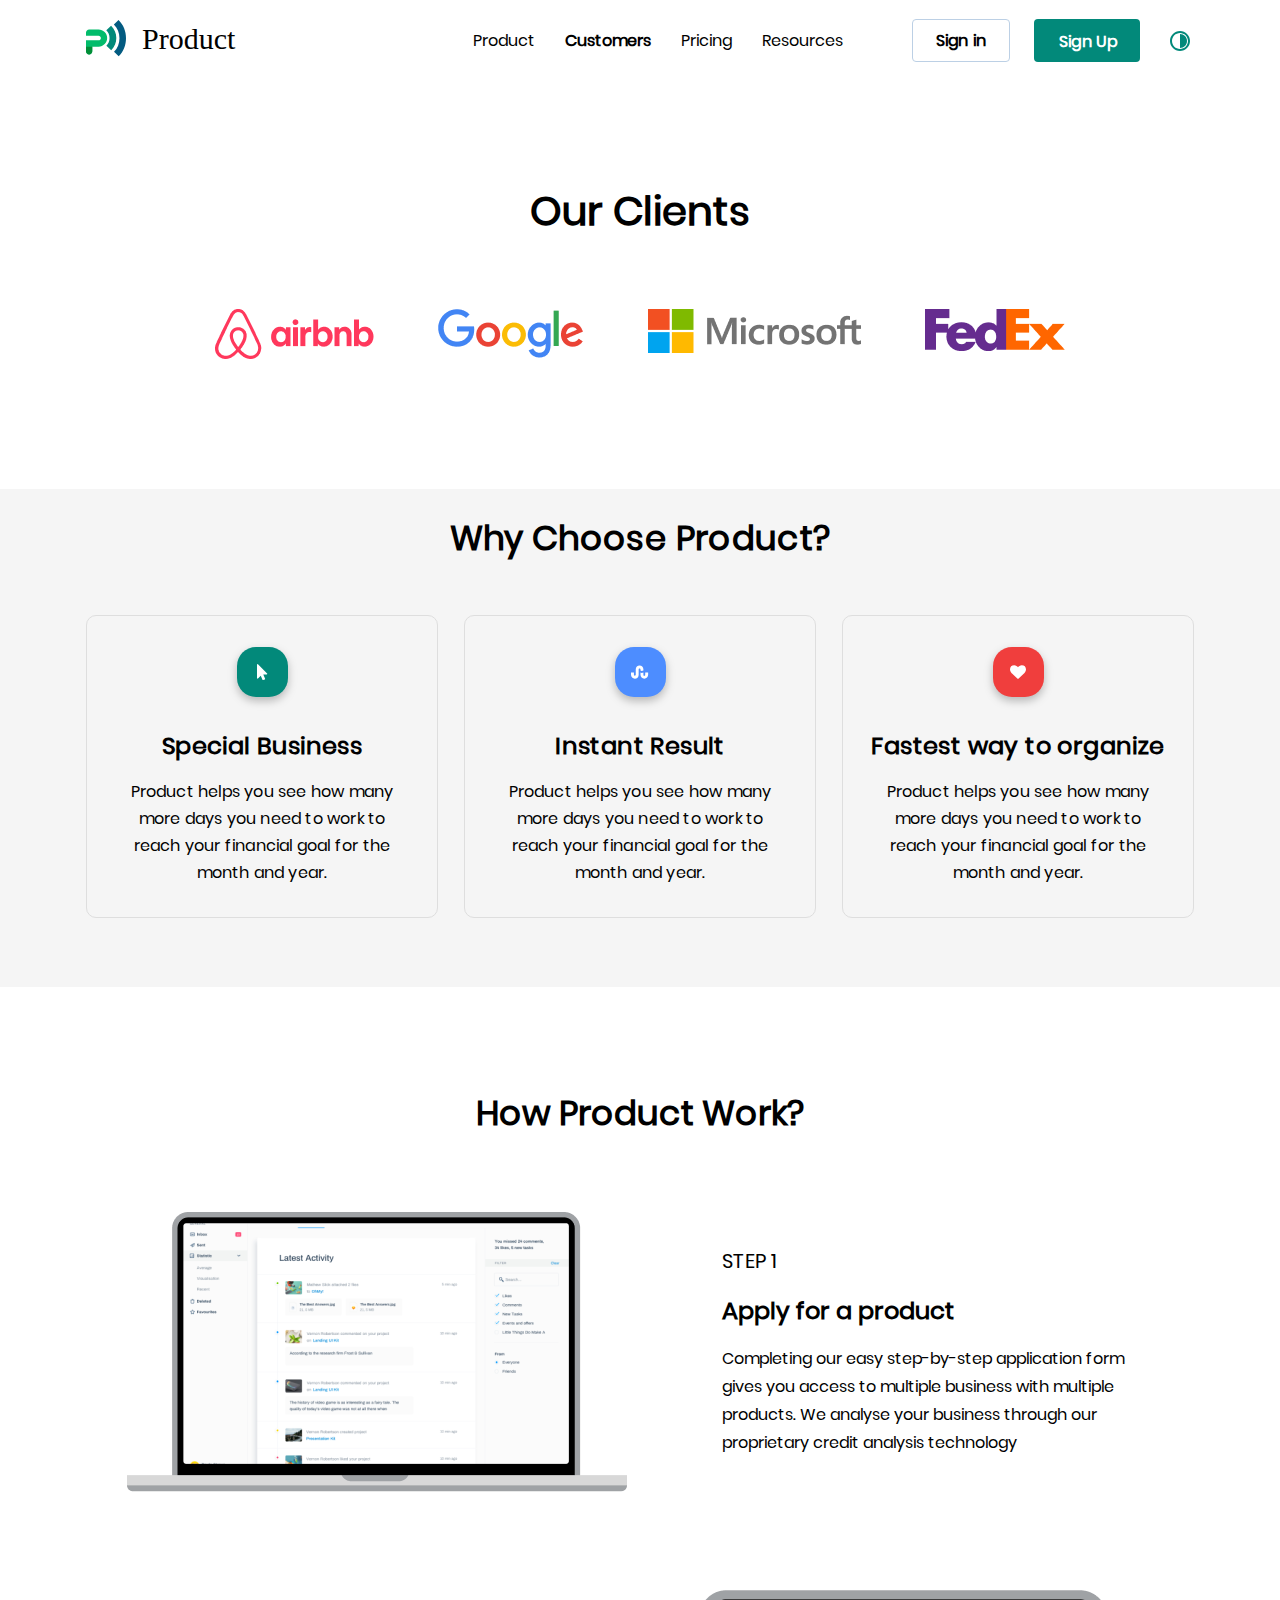
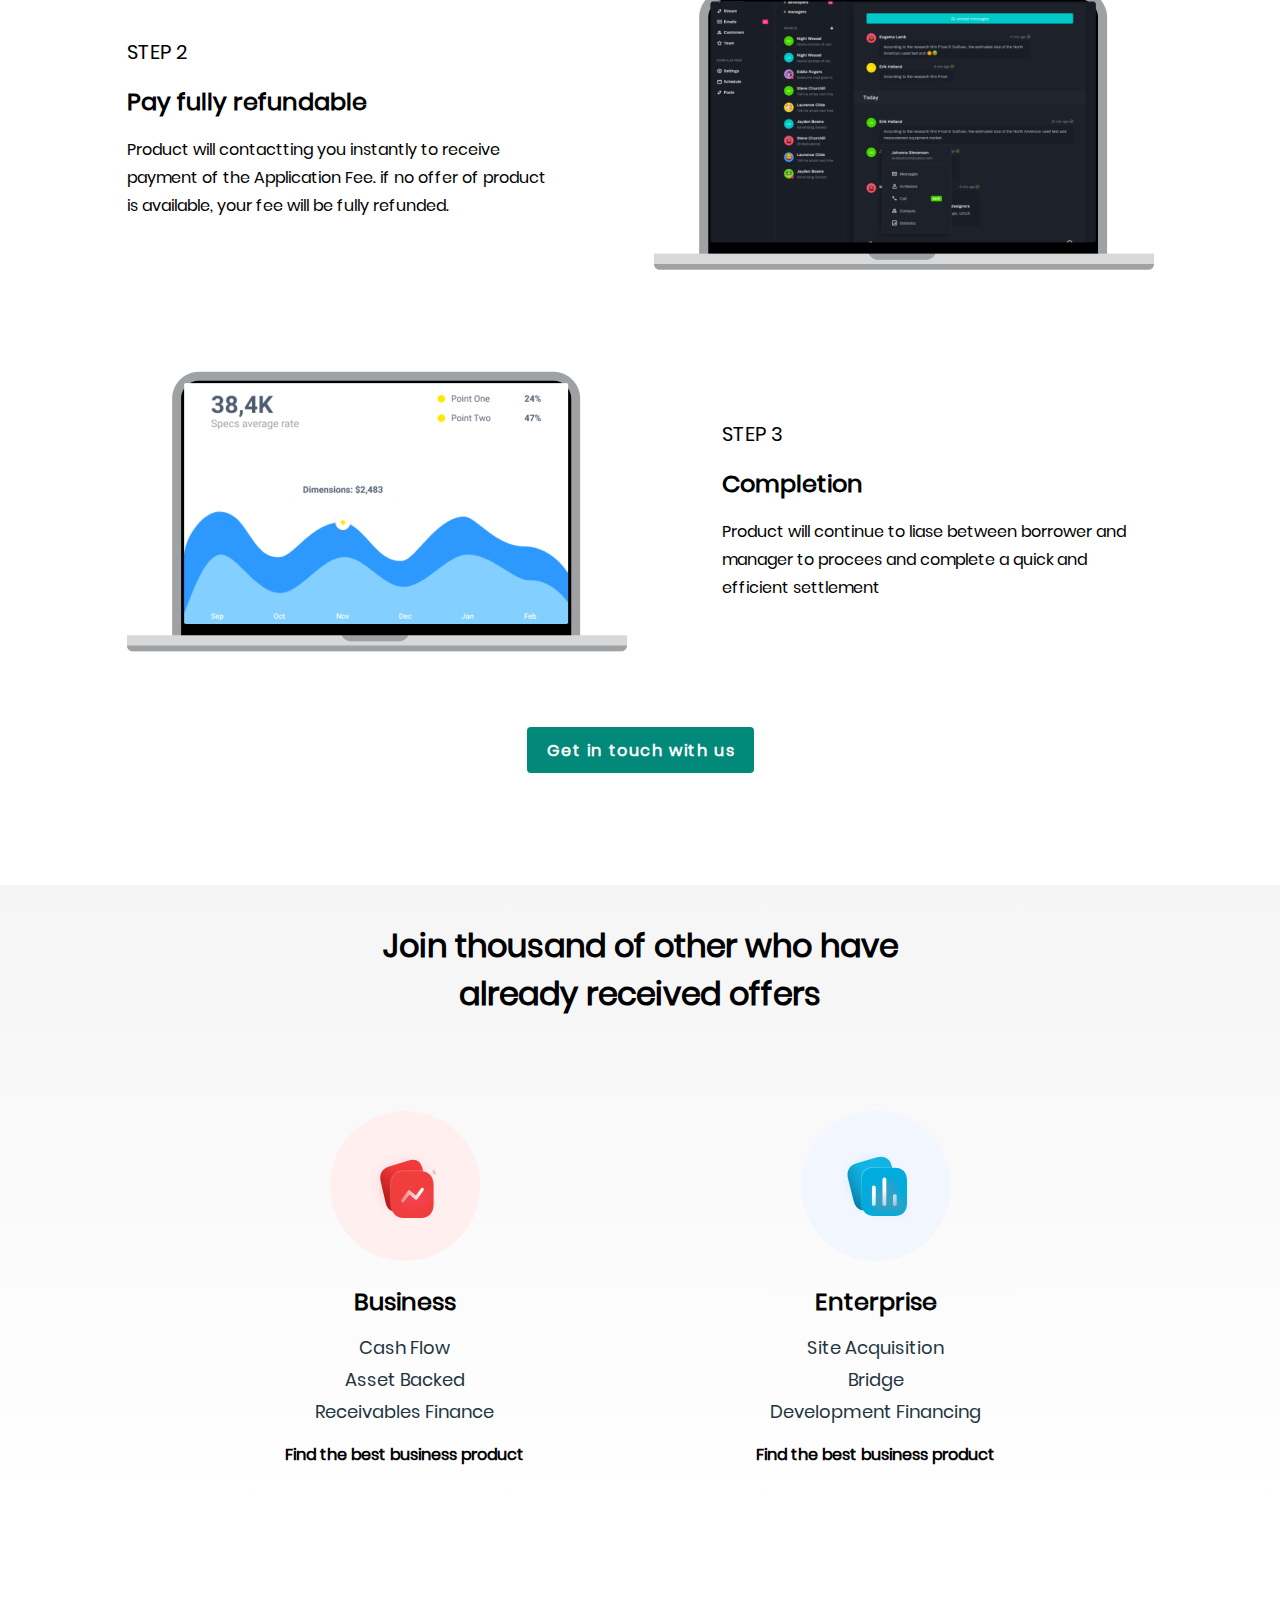
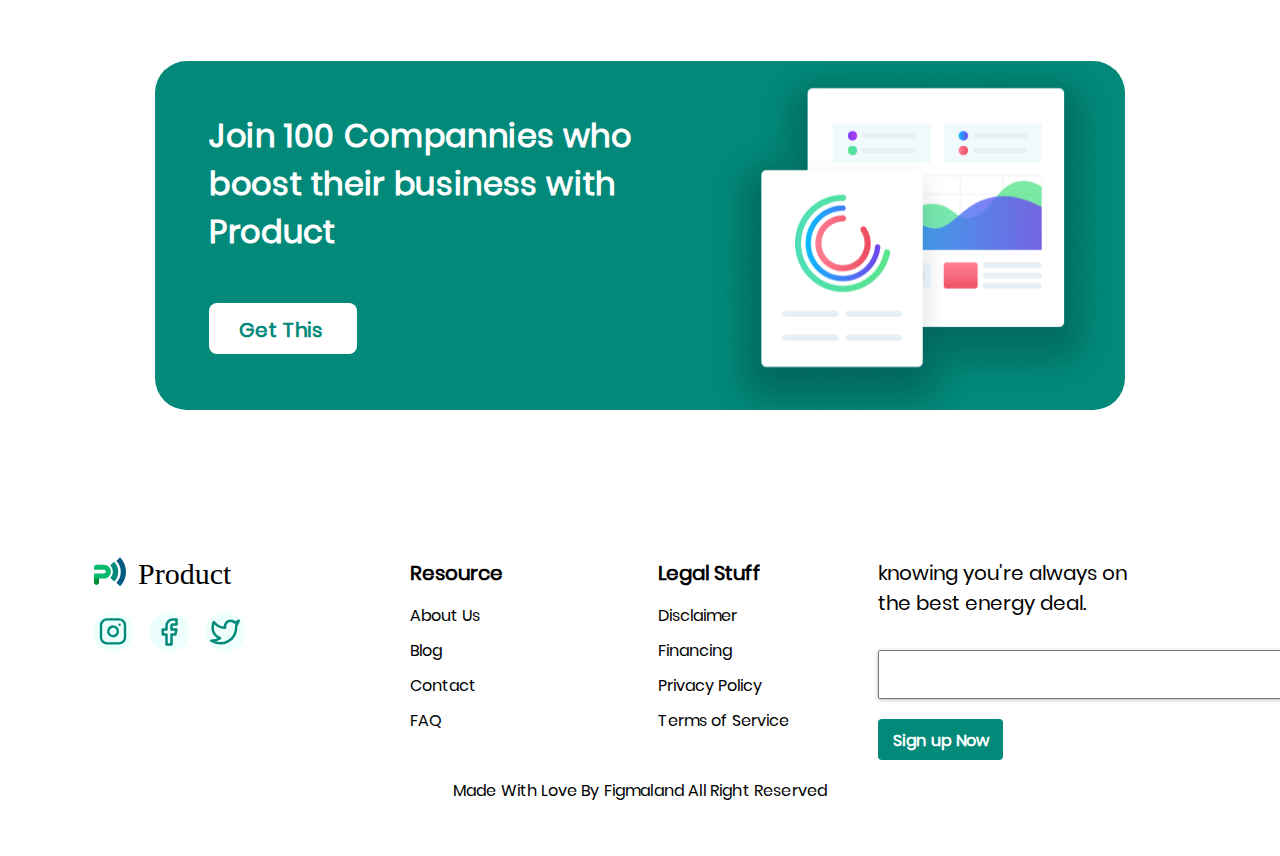
==== commit 446c869e: "исправлены косяки 1 и 2 страницы" ====
--- a/customers.html
+++ b/customers.html
@@ -16,7 +16,7 @@
       <div class="container">
         <div class="header__left">
           <a href="#" class="logo">
-            <img src="./assets/svg/logo.svg" alt="image description" />
+            <img src="./assets/svg/logo.svg" alt="logo" />
           </a>
           <a href="#" class="logo__name">Product</a>
           <nav class="menu">
@@ -29,17 +29,10 @@
         <div class="header__right">
           <button class="btn btn--outline-primary">Sign in</button>
           <button class="btn btn--success">Sign Up</button>
-          <div class="toggle-container">
-            <input type="checkbox" id="switch" />
-            <label for="switch">
-              <img
-                class="switch__icon"
-                src="./assets/svg/triger2.svg"
-                alt="image description"
-              />
-            </label>
-          </div>
-          <a class="menu-trigger menu-triger--active" href="#">
+          <button class="btn btn--triger">
+            <img src="./assets/svg/triger.svg" alt="image description" />
+          </button>
+          <a class="menu__trigger menu__trigger--active" href="#">
             <span></span>
             <span></span>
             <span></span>
@@ -51,50 +44,56 @@
       <div class="container">
         <h2 class="title">Our Clients</h2>
         <div class="clients__logo">
-          <div class="clients__logo_item">
+          <a class="clients__logo_item" href="https://www.airbnb.ru/">
             <img src="assets/img/clients1.png" />
-          </div>
-          <div class="clients__logo_item">
+          </a>
+          <a
+            class="clients__logo_item"
+            href="https://www.google.kz/?gws_rd=ssl"
+          >
             <img src="assets/img/clients2.png" />
-          </div>
-          <div class="clients__logo_item">
+          </a>
+          <a class="clients__logo_item" href="https://www.microsoft.com/ru-ru/">
             <img src="assets/img/clients3.png" />
-          </div>
-          <div class="clients__logo_item">
+          </a>
+          <a
+            class="clients__logo_item"
+            href="https://www.fedex.com/ru-ru/home.html"
+          >
             <img src="assets/img/clients4.png" />
-          </div>
+          </a>
         </div>
       </div>
     </section>
     <section class="section section--choose">
       <div class="container">
         <h2 class="title">Why Choose Product?</h2>
-        <div class="choose__table">
-          <div class="choose__table_item">
-            <div class="table_item--icon">
+        <div class="list">
+          <div class="list__item list__item-center">
+            <div class="item__icon item__icon-center">
               <img src="assets/svg/icon1.svg" />
             </div>
-            <h3 class="subtitule">Special Business</h3>
+            <h3 class="subtitle">Special Business</h3>
             <p class="description">
               Product helps you see how many more days you need to work to reach
               your financial goal for the month and year.
             </p>
           </div>
-          <div class="choose__table_item">
-            <div class="table_item--icon">
+          <div class="list__item list__item-center">
+            <div class="item__icon item__icon-center">
               <img src="assets/svg/icon2.svg" />
             </div>
-            <h3 class="subtitule">Instant Result</h3>
+            <h3 class="subtitle">Instant Result</h3>
             <p class="description">
               Product helps you see how many more days you need to work to reach
               your financial goal for the month and year.
             </p>
           </div>
-          <div class="choose__table_item">
-            <div class="table_item--icon">
+          <div class="list__item list__item-center">
+            <div class="item__icon item__icon-center">
               <img src="assets/svg/icon3.svg" />
             </div>
-            <h3 class="subtitule">Fastest way to organize</h3>
+            <h3 class="subtitle">Fastest way to organize</h3>
             <p class="description">
               Product helps you see how many more days you need to work to reach
               your financial goal for the month and year.
@@ -107,13 +106,13 @@
       <div class="container">
         <h2 class="title">How Product Work?</h2>
         <div class="how__row">
-          <div class="how__row_item">
-            <div class="how__row_pic">
-              <img class="pic how--pic" src="assets/img/how1.png" />
-            </div>
-            <div class="how__row_item_right">
+          <div class="how__item">
+            <div class="how__left">
+              <img class="pic how-pic" src="assets/img/how1.png" />
+            </div>
+            <div class="how__right">
               <h3 class="subtitle subtitle--small">STEP 1</h3>
-              <h2 class="title title--small">Apply for a product</h2>
+              <h2 class="title--small">Apply for a product</h2>
               <p class="description">
                 Completing our easy step-by-step application form gives you
                 access to multiple business with multiple products. We analyse
@@ -121,13 +120,13 @@
               </p>
             </div>
           </div>
-          <div class="how__row_item">
-            <div class="how__row_pic">
-              <img class="pic how--pic" src="assets/img/how2.png" />
-            </div>
-            <div class="how__row_item_right">
+          <div class="how__item">
+            <div class="how__left">
+              <img class="pic how-pic" src="assets/img/how2.png" />
+            </div>
+            <div class="how__right">
               <h3 class="subtitle subtitle--small">STEP 2</h3>
-              <h2 class="title title--small">Pay fully refundable</h2>
+              <h2 class="title--small">Pay fully refundable</h2>
               <p class="description">
                 Product will contactting you instantly to receive payment of the
                 Application Fee. if no offer of product is available, your fee
@@ -135,13 +134,13 @@
               </p>
             </div>
           </div>
-          <div class="how__row_item">
-            <div class="how__row_pic">
-              <img class="pic how--pic" src="assets/img/how3.png" />
-            </div>
-            <div class="how__row_item_right">
+          <div class="how__item">
+            <div class="how__left">
+              <img class="pic how-pic" src="assets/img/how3.png" />
+            </div>
+            <div class="how__right">
               <h3 class="subtitle subtitle--small">STEP 3</h3>
-              <h2 class="title title--small">Completion</h2>
+              <h2 class="title--small">Completion</h2>
               <p class="description">
                 Product will continue to liase between borrower and manager to
                 procees and complete a quick and efficient settlement
@@ -264,7 +263,7 @@
             knowing you're always on<br />
             the best energy deal.
           </p>
-          <form name="text__form" action="" method="post">
+          <form class="form__deal" name="text__form" action="" method="post">
             <input class="e-mail" type="mail" />
           </form>
           <button class="btn btn--success">Sign up Now</button>
--- a/assets/css/style.css
+++ b/assets/css/style.css
@@ -82,6 +82,7 @@
   color: var(--color-text);
 }
 
+/*media*/
 @media (max-width: 576px) {
   .pic {
     margin: 0 auto;
@@ -93,6 +94,12 @@
 @media (min-width: 576px) {
   .pic {
     max-width: 25em;
+  }
+
+  .man__right,
+  .customer__left,
+  .coll__right {
+    margin: auto;
   }
 }
 
@@ -132,7 +139,7 @@
   background: url(./assets/svg/triger.svg) no-repeat;
   background-size: contain;
   border: 5px solid #ffffff;
-  margin-right: -2px;
+  margin-right: 5px;
 }
 
 .btn--outline-primary {
@@ -170,6 +177,14 @@
 
 .btn-outline-success:hover img {
   filter: brightness(0) saturate(100%) invert(34%) sepia(10%) saturate(4720%) hue-rotate(130deg) brightness(96%) contrast(95%);
+}
+
+.w-100 {
+  width: 174px;
+}
+
+.btn-lg {
+  padding: 17px 0px 12px 0px;
 }
 
 .btn--group {
@@ -339,6 +354,10 @@
     display: block;
   }
 
+  .btn--triger {
+    margin-right: -2px;
+  }
+
   .header .menu__trigger--active {
     display: none;
   }
@@ -383,7 +402,6 @@
 }
 
 .section--hero .btn--success {
-  padding: 17px 40px 12px 40px;
   margin: 0px 0px 30px 0px;
 }
 
@@ -518,34 +536,33 @@
   width: 100%;
 }
 
-.list__item {
+.section--product .list__item {
   display: flex;
   flex-direction: column;
-  align-items: start;
   max-width: 244px;
 }
 
-.list__item:not(:last-child) {
+.section--product .list__item:not(:last-child) {
   margin-right: 46px;
 }
 
-.list__item:nth-of-type(1) .list__item_icon {
+.section--product .list__item:nth-of-type(1) .item__icon-left {
   background: #02897a;
 }
 
-.list__item:nth-of-type(2) .list__item_icon {
+.section--product .list__item:nth-of-type(2) .item__icon-left {
   background: #4d8dff;
 }
 
-.list__item:nth-of-type(3) .list__item_icon {
+.section--product .list__item:nth-of-type(3) .item__icon-left {
   background: #740a76;
 }
 
-.list__item:nth-of-type(4) .list__item_icon {
+.section--product .list__item:nth-of-type(4) .item__icon-left {
   background: #f03e3d;
 }
 
-.list__item_icon {
+.item__icon-left {
   border-radius: 19px;
   width: 50px;
   height: 50px;
@@ -590,12 +607,12 @@
     align-items: center;
   }
 
-  .list__item {
+  .section--product .list__item {
     margin: 0;
     align-items: center;
   }
 
-  .list__item:not(:last-child) {
+  .section--product .list__item:not(:last-child) {
     margin: 0;
     align-items: center;
   }
@@ -606,30 +623,30 @@
     justify-content: center;
   }
 
-  .list__item:nth-of-type(3),
-  .list__item:nth-of-type(4) {
+  .section--product .list__item:nth-of-type(3),
+  .section--product .list__item:nth-of-type(4) {
     display: none;
   }
 
-  .list__item:not(:last-child) {
+  .section--product .list__item:not(:last-child) {
     align-items: center;
     margin: 0;
   }
 }
 
 @media (min-width: 768px) {
-  .list__item:nth-of-type(3) {
+  .section--product .list__item:nth-of-type(3) {
     display: flex;
   }
 }
 
 @media (min-width: 992px) {
-  .list__item {
+  .section--product .list__item {
     margin: 0;
     align-items: center;
   }
 
-  .list__item:nth-of-type(4) {
+  .section--product .list__item:nth-of-type(4) {
     display: flex;
   }
 }
@@ -643,8 +660,13 @@
     justify-content: space-between;
   }
 
-  .list__item,
-  .list__item:not(:last-child) {
+  .section--product .list__item,
+  .section--product .list__item:not(:last-child) {
+    align-items: flex-start;
+  }
+
+  .list__item-left,
+  .list__item-left:not(:last-child) {
     align-items: start;
   }
 
@@ -748,7 +770,9 @@
   .man__right {
     position: relative;
     left: 111px;
-    top: -42px;
+    top: -20px;
+    padding: 0;
+    margin: 0;
   }
 
   .section--managment .description {
@@ -862,7 +886,7 @@
 
 @media (min-width: 1200px) {
   .section--customer {
-    padding: 120px 0px 0px 0px;
+    padding: 162px 0px 0px 0px;
   }
 
   .section--customer .container {
@@ -873,6 +897,7 @@
     position: relative;
     top: -38px;
     left: -4px;
+    margin: 0;
     margin-right: 91px;
   }
 
@@ -1048,6 +1073,7 @@
   display: flex;
   align-items: center;
   justify-content: center;
+  position: relative;
 }
 
 .expert:nth-of-type(1),
@@ -1086,15 +1112,42 @@
 }
 
 /*media process*/
-/*@media (max-width: 576px) {
-  .expert__right {
-    flex-direction: column-reverse;
-  }
-
-  .expert__left {
-    flex-direction: column-reverse;
-  }
-}*/
+@media (min-width: 576px) {
+  .ability:after {
+    position: absolute;
+    content: "";
+    width: 15px;
+    height: 15px;
+    border-radius: 50%;
+    border: 1px solid #fff;
+    bottom: 21px;
+    left: 147px;
+    background: #ffffff;
+  }
+
+  .ability:before {
+    position: absolute;
+    content: "";
+    display: block;
+    width: 5px;
+    height: 5px;
+    border-radius: 50%;
+    border: 1px solid #fff;
+    bottom: 13px;
+    left: 140px;
+    background: #ffffff;
+  }
+
+  .ability-reverse:after {
+    left: auto;
+    right: 167px;
+  }
+
+  .ability-reverse:before {
+    left: auto;
+    right: 148px;
+  }
+}
 
 @media (max-width: 768px) {
   .section--process .description {
@@ -1119,7 +1172,7 @@
   font-weight: 500;
   font-size: 16px;
   line-height: 26px;
-  margin: 0px 0px 33px 0px;
+  margin: 0px 0px 30px 0px;
   letter-spacing: 0.01em;
 }
 
@@ -1144,15 +1197,19 @@
   color: #22343d;
 }
 
-.content {
-  display: flex;
-  justify-content: space-between;
+.section--strategies .content {
+  display: flex;
+  justify-content: space-around;
 }
 
 .profile {
   text-decoration: none;
   border: 1px solid #dedede;
   border-radius: 8px;
+}
+
+.profile:not(:last-child) {
+  margin-bottom: 20px;
 }
 
 .profile:hover .comment {
@@ -1179,7 +1236,7 @@
   color: #22343d;
 }
 
-.slider__nav-left {
+.section--strategies .slider__nav-left {
   display: flex;
   justify-content: center;
   display: none;
@@ -1225,9 +1282,6 @@
     flex-direction: column;
   }
 
-  /*  .content--icon {
-    width: 20em;
-}*/
   .profile__item {
     width: auto;
   }
@@ -1253,15 +1307,17 @@
   .profile__item:nth-of-type(2) {
     display: block;
   }
-
-  /*  .section--strategies .profile:first-child {
-    margin-right: 15px;
-  }*/
+}
+
+@media (min-width: 992px) {
+  .profile:last-child {
+    margin-bottom: 20px;
+  }
 }
 
 @media (min-width: 1200px) {
   .section--strategies {
-    padding: 86px 0px 25px 0px;
+    padding: 86px 0px 18px 0px;
   }
 
   .section--strategies .container {
@@ -1273,12 +1329,20 @@
   }
 
   .slider__slide {
-    margin-bottom: 87px;
-  }
-
-  .content {
+    margin-bottom: 86px;
+  }
+
+  .section--strategies .content {
     flex-direction: row;
     justify-content: space-between;
+  }
+
+  .profile:last-child {
+    margin-bottom: 0px;
+  }
+
+  .profile:not(:last-child) {
+    margin-bottom: 0px;
   }
 
   .profile__item:first-child {
@@ -1316,7 +1380,8 @@
 
 .price__table {
   display: flex;
-  justify-content: space-evenly;
+  flex-direction: column;
+  align-items: center;
 }
 
 .price__table-col {
@@ -1368,7 +1433,7 @@
 .price__information {
   display: flex;
   align-items: center;
-  margin-bottom: 41px;
+  margin-bottom: 25px;
 }
 
 .price__money {
@@ -1391,17 +1456,23 @@
 }
 
 .price__wraper {
-  margin-bottom: 25px;
-  text-align: center;
+  margin-bottom: 40px;
+  text-align: center;
+  padding: 0;
 }
 
 .price__item:not(:last-child) {
-  margin: 0px 0px 15px;
+  margin: 0px 0px 17px;
   letter-spacing: 0.02em;
   font-weight: 500;
   font-size: 16px;
   line-height: 22px;
   text-align: center;
+  list-style: none;
+}
+
+.price__item {
+  list-style: none;
 }
 
 .section--price .btn--success {
@@ -1420,7 +1491,6 @@
   }
 
   .price__table {
-    flex-direction: column;
     margin: auto;
   }
 
@@ -1443,13 +1513,16 @@
     padding: 20px 0px 0px;
   }
 
+  .price__table-col:not(:last-child) {
+    margin-bottom: 20px;
+  }
+
   .price__table-col:nth-of-type(2),
   .price__table-col:nth-of-type(3) {
     display: none;
   }
 
   .price__table-col {
-    /*  margin: auto;*/
     max-width: 323px;
     width: 100%;
   }
@@ -1463,10 +1536,11 @@
 
 @media (min-width: 1200px) {
   .section--price {
-    padding: 126px 0px 50px;
+    padding: 126px 0px 31px;
   }
 
   .price__table {
+    flex-direction: row;
     justify-content: space-between;
   }
 
@@ -1518,12 +1592,12 @@
   background: #ffffff;
 }
 
-.item__icon {
-  margin-bottom: 13px;
+.section--say .item__icon {
+  margin-bottom: 10px;
 }
 
 .item__description {
-  margin-bottom: 13px;
+  margin-bottom: 15px;
 }
 
 .section--say .description {
@@ -1621,7 +1695,7 @@
 
 @media (min-width: 1400px) {
   .section--say {
-    padding: 100px 0px 20px;
+    padding: 100px 0px 15px;
   }
 
   .collumn__item:not(:last-child) {
@@ -1701,7 +1775,7 @@
 
 @media (min-width: 1200px) {
   .section--join {
-    padding: 141px 0px 20px;
+    padding: 141px 0px 27px;
   }
 
   .section--join .container {
@@ -1840,11 +1914,6 @@
   line-height: 30px;
 }
 
-form {
-  margin-bottom: 21px;
-  filter: drop-shadow(0px 1px 2px rgba(0, 0, 0, 0.25));
-}
-
 .footer__deal {
   margin: auto;
   text-align: center;
@@ -1860,8 +1929,15 @@
   margin-bottom: 32px;
 }
 
+.form__deal {
+  outline: none;
+  margin-bottom: 20px;
+  filter: drop-shadow(0px 1px 2px rgba(0, 0, 0, 0.25));
+}
+
 .footer .e-mail {
-  padding: 12px 0px 11px 0px;
+  padding: 12px 22px 15px 15px;
+  margin: 0;
   outline: none;
 }
 
@@ -1883,10 +1959,6 @@
 }
 
 /*media footer*/
-@media (max-width: 576px) {}
-
-@media (min-width: 576px) {}
-
 @media (min-width: 1200px) {
   .footer {
     padding: 121px 0px 50px;
@@ -1896,7 +1968,7 @@
     flex-direction: row;
     justify-content: space-between;
     align-items: start;
-    margin-bottom: 20px;
+    margin-bottom: 16px;
   }
 
   .footer__left {
@@ -1936,8 +2008,8 @@
     text-align: left;
   }
 
-  input.e-mail {
-    padding: 12px 117px 11px 0px;
+  .footer .e-mail {
+    padding: 12px 102px 15px 15px;
   }
 }
 
@@ -1953,20 +2025,13 @@
   margin-right: 25px;
 }
 
-/*header*/
-/*.header .btn--success {
-  margin-right: 17px;
-  font-weight: 600;
-  font-size: 16px;
-  line-height: 24px;
-}*/
-
 /*media*/
 @media (max-width: 576px) {
   .section--price .title {
     font-size: 36px;
   }
 }
+
 
 /*pricing*/
 .section--pricing {
@@ -2010,9 +2075,20 @@
   }
 }
 
+@media (min-width: 576px) {
+  .section--pricing .slider__nav-left {
+    display: flex;
+    justify-content: center;
+  }
+}
+
 @media (min-width: 1200px) {
   .section--pricing {
-    padding: 68px 0px 152px;
+    padding: 68px 0px 45px;
+  }
+
+  .slider__nav {
+    display: none;
   }
 }
 
@@ -2051,6 +2127,8 @@
   font-size: 18px;
   line-height: 22px;
   padding: 11px 18px 11px 19px;
+  margin: auto;
+  display: flex;
 }
 
 /*product-used*/
@@ -2332,13 +2410,7 @@
   letter-spacing: 0.01em;
 }
 
-.choose__table {
-  display: flex;
-  flex-direction: column;
-  align-items: center;
-}
-
-.choose__table_item {
+.list__item-center {
   display: flex;
   flex-direction: column;
   align-items: center;
@@ -2347,11 +2419,11 @@
   border-radius: 10px;
 }
 
-.choose__table_item:not(:last-child) {
+.list__item-center:not(:last-child) {
   margin-bottom: 20px;
 }
 
-.section--choose .subtitule {
+.section--choose .subtitle {
   font-weight: 700;
   font-size: 24px;
   line-height: 33px;
@@ -2369,7 +2441,7 @@
   margin: 0px 37px 31px 37px;
 }
 
-.table_item--icon {
+.item__icon-center {
   display: flex;
   align-items: center;
   justify-content: center;
@@ -2380,37 +2452,65 @@
   margin: 31px 0px 32px;
 }
 
-.choose__table_item:nth-of-type(1) .table_item--icon {
+.list__item-center:nth-of-type(1) .item__icon-center {
   background: #02897a;
 }
 
-.choose__table_item:nth-of-type(2) .table_item--icon {
+.list__item-center:nth-of-type(2) .item__icon-center {
   background: #4d8dff;
 }
 
-.choose__table_item:nth-of-type(3) .table_item--icon {
+.list__item-center:nth-of-type(3) .item__icon-center {
   background: #f03e3d;
 }
 
 /*media*/
 @media (min-width: 576px) {
-  .choose__table_item {
+
+  .list__item-center:nth-of-type(2),
+  .list__item-center:nth-of-type(3) {
+    display: none;
+  }
+
+  .list__item-center {
     width: 350px;
+  }
+
+  .list__item-center:not(:last-child) {
+    margin-bottom: 0px;
+  }
+}
+
+@media (min-width: 768px) {
+  .list__item-center:nth-of-type(1) {
+    margin-right: 15px;
+  }
+
+  .list__item-center:nth-of-type(2) {
+    display: flex;
   }
 }
 
 @media (min-width: 1200px) {
   .section--choose {
     background: #f5f5f5;
-    padding: 24px 0px 68px;
-  }
-
-  .choose__table {
+    padding: 24px 0px 51px;
+  }
+
+  .section--choose .list {
     flex-direction: row;
     justify-content: space-between;
   }
 
-  .choose__table_item:not(:last-child) {
+  .list__item-center:nth-of-type(1) {
+    margin-right: 0px;
+  }
+
+  .list__item-center:nth-of-type(3) {
+    display: flex;
+  }
+
+  .section--choose .list__item-center:not(:last-child) {
     margin-bottom: 0px;
   }
 }
@@ -2436,23 +2536,27 @@
   margin-bottom: 20px;
 }
 
-.how__row_item {
+.how__left {
+  margin-bottom: 15px;
+}
+
+.how__item {
   display: flex;
   justify-content: space-between;
   align-items: center;
   flex-direction: column;
 }
 
-.how__row_item:nth-of-type(2) {
+.how__item:nth-of-type(2) {
   flex-direction: column;
   margin-bottom: 20px;
 }
 
-.how__row_item:nth-of-type(1) {
+.how__item:nth-of-type(1) {
   margin-bottom: 20px;
 }
 
-.how__row_item_right {
+.how__right {
   max-width: 432px;
 }
 
@@ -2461,7 +2565,7 @@
   font-size: 20px;
   line-height: 30px;
   text-align: left;
-  margin: 16px 0px 16px 0px;
+  margin: 10px 0px 17px 0px;
 }
 
 .section--how .title--small {
@@ -2469,7 +2573,6 @@
   font-size: 24px;
   line-height: 36px;
   text-align: left;
-  margin: 0px 0px 16px 0px;
 }
 
 .section--how .description {
@@ -2481,6 +2584,9 @@
 .section--how .btn--success {
   padding: 12px 18px 10px 20px;
   letter-spacing: 0.1em;
+  margin: 0 auto;
+  display: flex;
+  justify-content: center;
 }
 
 /*media*/
@@ -2496,20 +2602,28 @@
   }
 
   .how__row {
-    margin-bottom: 73px;
-  }
-
-  .how__row_item {
+    margin-bottom: 70px;
+  }
+
+  .how__left {
+    margin-bottom: 0px;
+  }
+
+  .how__item {
     flex-direction: row;
   }
 
-  .how__row_item:nth-of-type(1) {
+  .how__item:nth-of-type(1) {
     margin-bottom: 93px;
   }
 
-  .how__row_item:nth-of-type(2) {
+  .how__item:nth-of-type(2) {
     flex-direction: row-reverse;
     margin-bottom: 97px;
+  }
+
+  .how-pic {
+    max-width: fit-content;
   }
 }
 
@@ -2596,13 +2710,13 @@
 @media (min-width: 768px) {
   .offers__table {
     flex-direction: row;
-    justify-content: space-around;
+    justify-content: center;
   }
 }
 
 @media (min-width: 1200px) {
   .section--offers {
-    padding: 37px 0px 31px;
+    padding: 37px 0px 15px;
   }
 
   .section--offers .title {
@@ -2803,7 +2917,7 @@
   letter-spacing: 0.01em;
 }
 
-.content {
+.section--stories .content {
   display: flex;
   flex-wrap: wrap;
   margin-bottom: -23px;
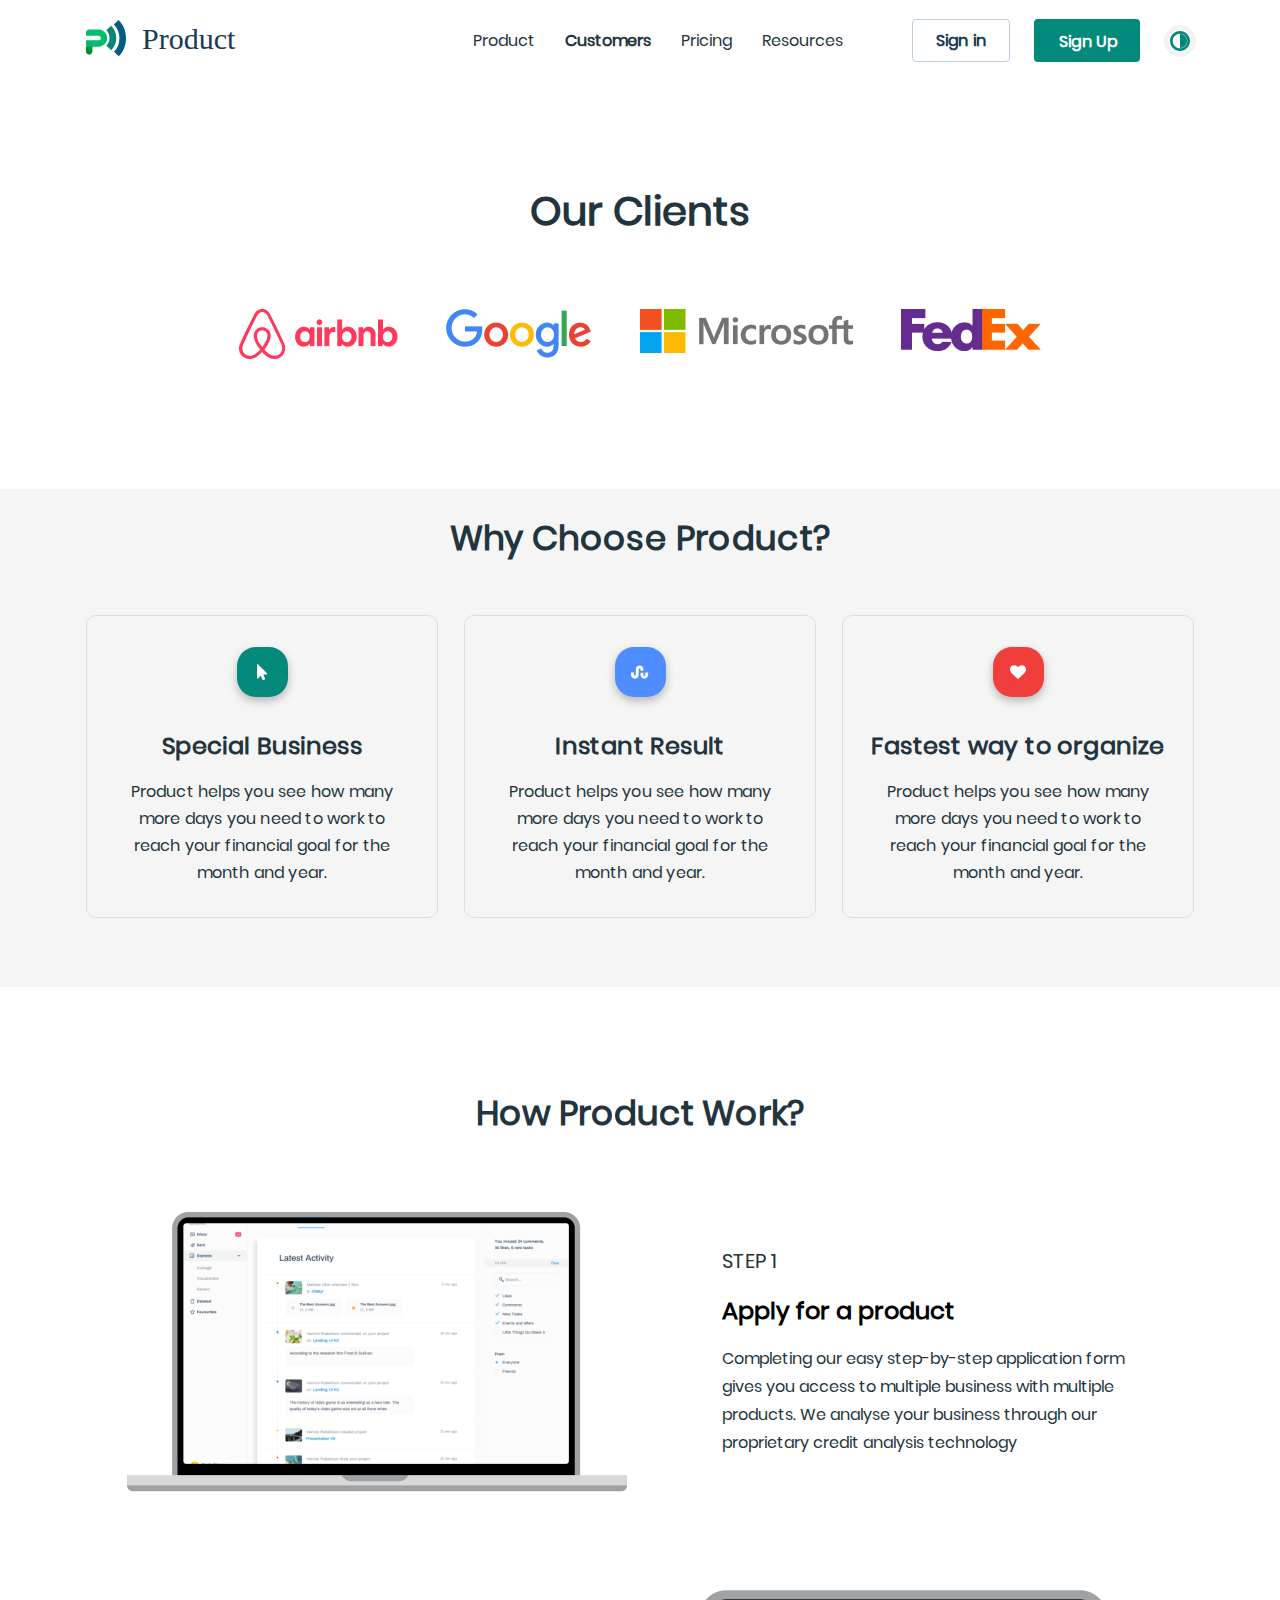
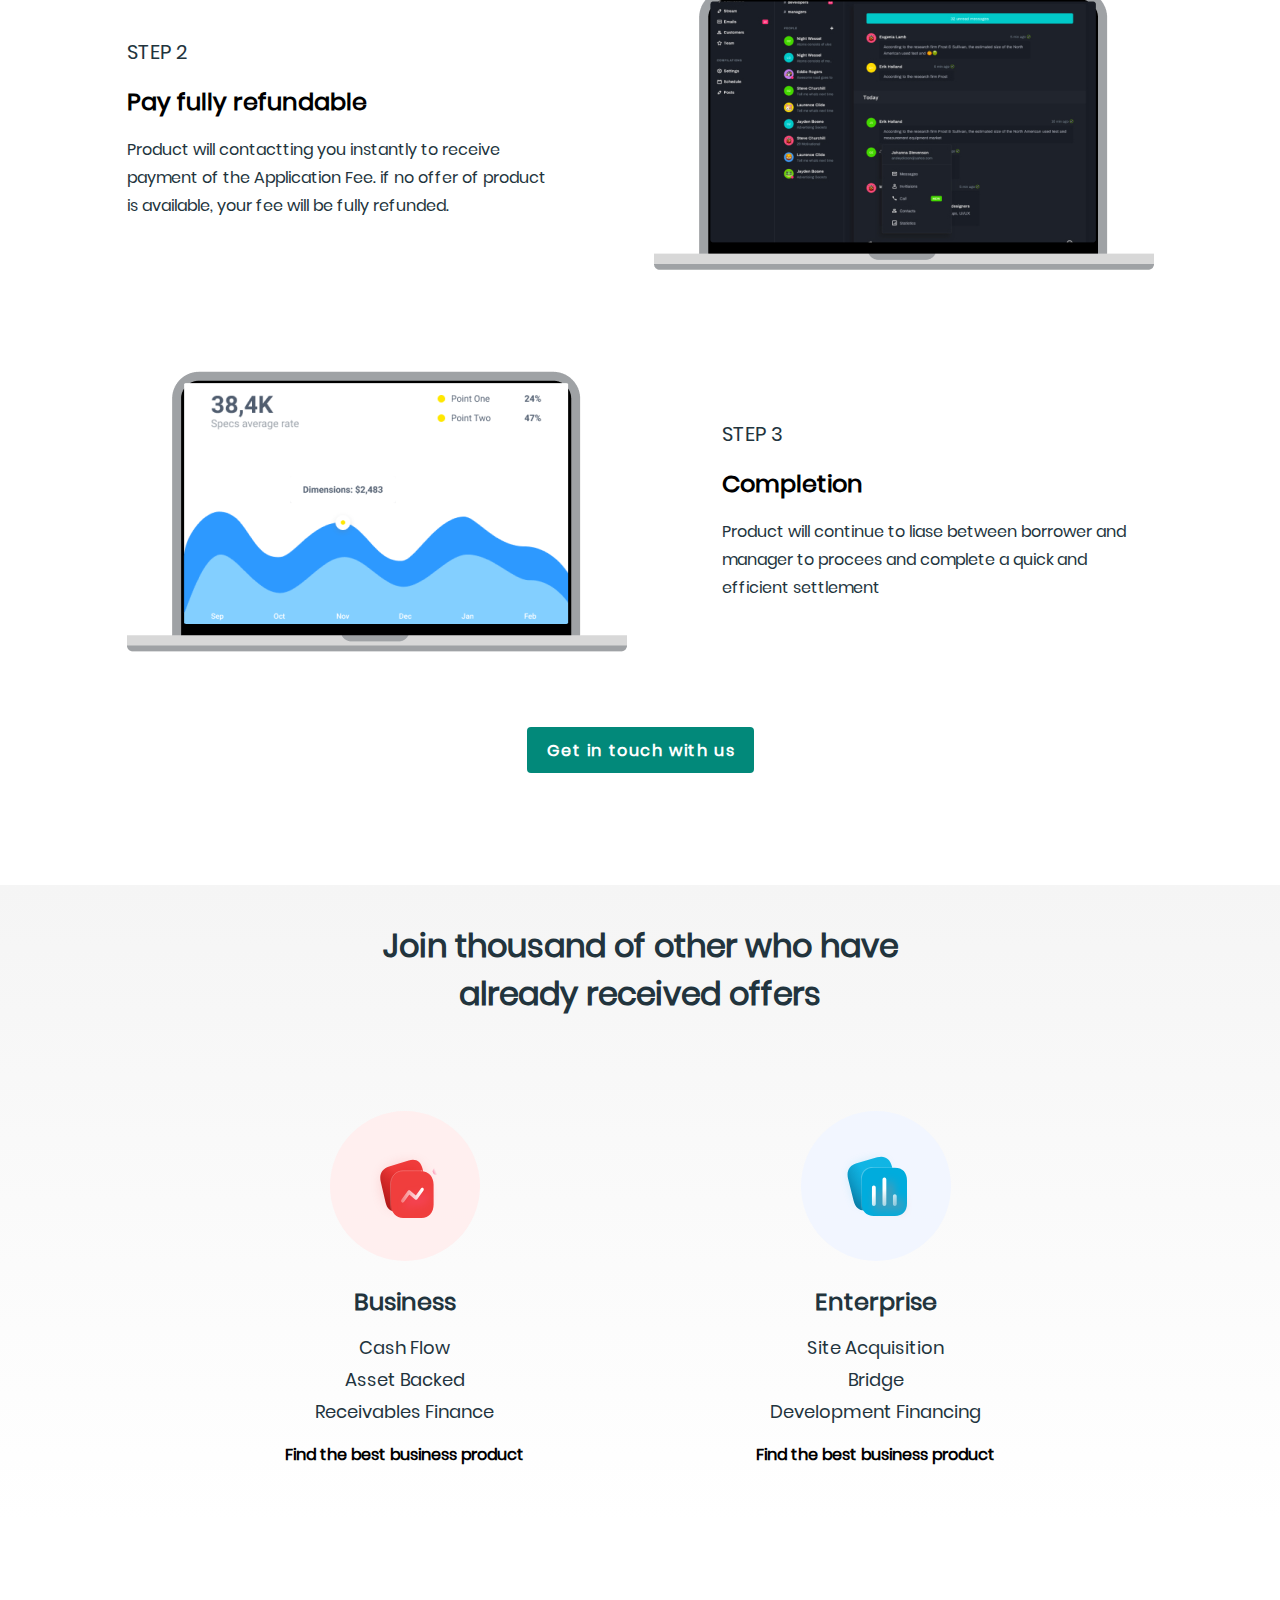
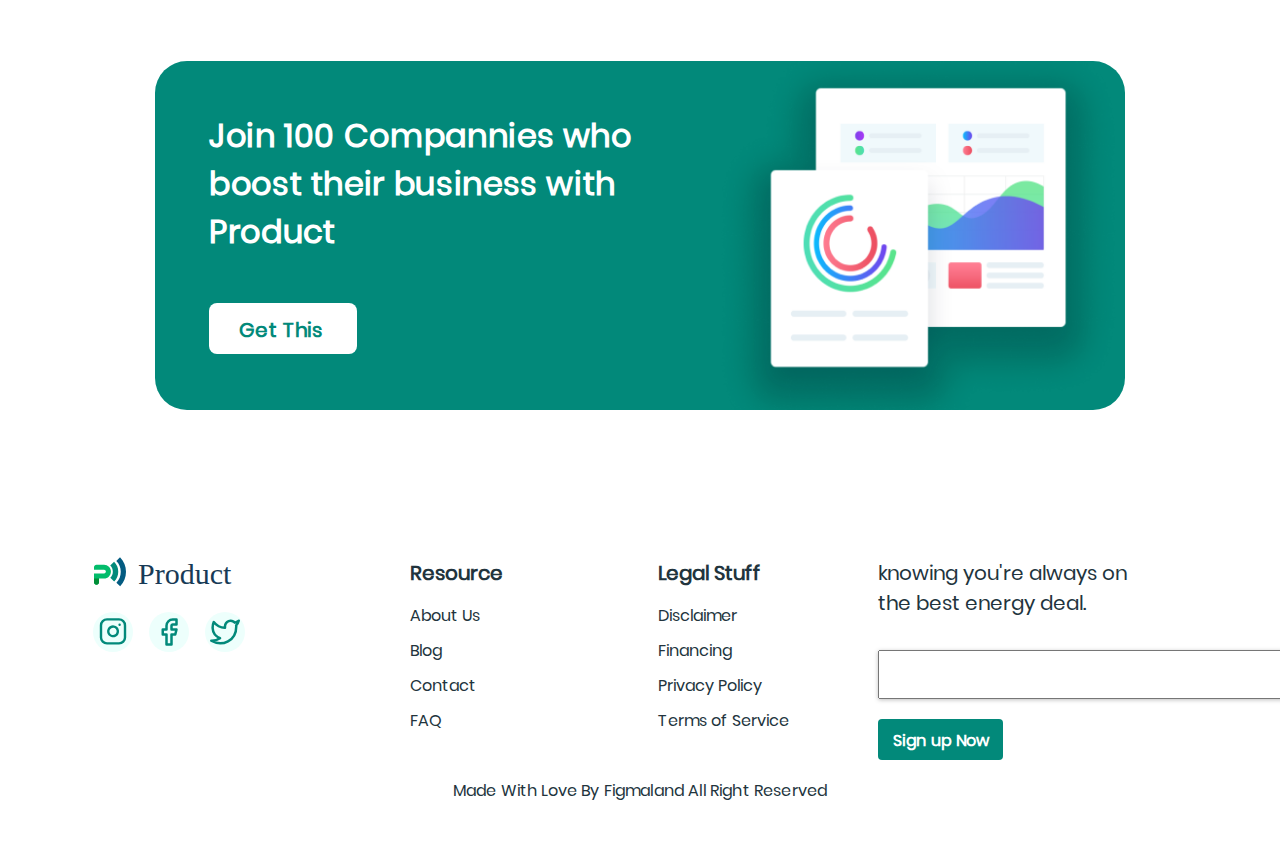
==== commit cd5ebda5: "поправил отображение секций в мобилке" ====
--- a/customers.html
+++ b/customers.html
@@ -27,7 +27,7 @@
           </nav>
         </div>
         <div class="header__right">
-          <button class="btn btn--outline-primary">Sign in</button>
+          <button class="btn btn--outline btn--primary">Sign in</button>
           <button class="btn btn--success">Sign Up</button>
           <button class="btn btn--triger">
             <img src="./assets/svg/triger.svg" alt="image description" />
@@ -165,9 +165,7 @@
             <p class="description">Cash Flow</p>
             <p class="description">Asset Backed</p>
             <p class="description">Receivables Finance</p>
-            <button class="btn btn-outline-success">
-              Find the best business product
-            </button>
+            <button class="btn btn--outline">Find the best business product</button>
           </div>
           <div class="offers__table_item">
             <div class="offers__table_item--icon">
@@ -177,9 +175,7 @@
             <p class="description">Site Acquisition</p>
             <p class="description">Bridge</p>
             <p class="description">Development Financing</p>
-            <button class="btn btn-outline-success">
-              Find the best business product
-            </button>
+            <button class="btn btn--outline">Find the best business product</button>
           </div>
         </div>
       </div>
--- a/assets/css/style.css
+++ b/assets/css/style.css
@@ -1,4 +1,4 @@
-html[data-theme="light"] {
+html {
   --bg: #ffffff;
   --switch-color: #02897a;
   --color-heading: #22343d;
@@ -10,7 +10,7 @@
   --border: #dedede;
 }
 
-html[data-theme="dark"] {
+html[theme="dark"] {
   --bg: #1f2e35;
   --switch-color: #0077ff;
   --color-heading: #ffffff;
@@ -23,9 +23,12 @@
 }
 
 /*основные стили*/
-body {
+.light {
   background-color: var(--bg);
-  /*  --font-color: #22343d;*/
+}
+
+.dark {
+  background-color: #1f2e35;
 }
 
 @font-face {
@@ -38,7 +41,7 @@
 html,
 body {
   font-family: "Poppins", "Arial", sans-serif;
-  /*  color: var(--font-color);*/
+  background-color: var(--bg);
 }
 
 h1,
@@ -71,7 +74,7 @@
   color: var(--color-text);
 }
 
-.subtitle--spacebottom {
+.space--bottom-12 {
   margin-bottom: 12px;
 }
 
@@ -80,27 +83,6 @@
   font-size: 18px;
   line-height: 28px;
   color: var(--color-text);
-}
-
-/*media*/
-@media (max-width: 576px) {
-  .pic {
-    margin: 0 auto;
-    display: flex;
-    max-width: 100%;
-  }
-}
-
-@media (min-width: 576px) {
-  .pic {
-    max-width: 25em;
-  }
-
-  .man__right,
-  .customer__left,
-  .coll__right {
-    margin: auto;
-  }
 }
 
 /*button*/
@@ -127,22 +109,42 @@
   filter: drop-shadow(0px 4px 4px rgba(0, 0, 0, 0.25));
 }
 
+.btn--outline {
+  font-weight: 600;
+  font-size: 16px;
+  line-height: 28px;
+  border: none;
+  background-color: transparent;
+}
+
+.btn--outline:hover {
+  background-color: #f1f0ee;
+}
+
+.btn--light {
+  border: none;
+  background-color: transparent;
+  margin: auto;
+  display: flex;
+  align-items: center;
+  border-radius: 4px;
+}
+
 .btn--triger {
   background: #f3f3f3;
   border-radius: 100px;
-  border: #f3f3f3;
   width: 32px;
   height: 32px;
   display: flex;
   align-items: center;
   justify-content: center;
-  background: url(./assets/svg/triger.svg) no-repeat;
+  background: url(../svg/triger.svg) no-repeat;
   background-size: contain;
-  border: 5px solid #ffffff;
-  margin-right: 5px;
-}
-
-.btn--outline-primary {
+  border: 5px solid #f3f3f3;
+  margin-right: 10px;
+}
+
+.btn--outline.btn--primary {
   font-weight: 600;
   font-size: 16px;
   line-height: 24px;
@@ -153,15 +155,16 @@
   margin-right: 24px;
   padding: 9px 22px 8px 23px;
   letter-spacing: 0.02em;
-}
-
-.btn--outline-primary:hover {
+  display: none;
+}
+
+.btn--outline.btn--primary:hover {
   background-color: #fefefe;
   color: #067266;
   filter: drop-shadow(0px 4px 4px rgba(0, 0, 0, 0.25));
 }
 
-.btn-outline-success {
+.btn--outline.btn--success {
   background-color: transparent;
   border: transparent;
   font-weight: 600;
@@ -170,17 +173,13 @@
   color: #02897a;
 }
 
-.btn-outline-success:hover {
+.btn--outline.btn--success:hover {
   filter: drop-shadow(0px 4px 4px rgba(0, 0, 0, 0.25));
   border-radius: 5px;
 }
 
-.btn-outline-success:hover img {
+.btn--outline.btn--success:hover img {
   filter: brightness(0) saturate(100%) invert(34%) sepia(10%) saturate(4720%) hue-rotate(130deg) brightness(96%) contrast(95%);
-}
-
-.w-100 {
-  width: 174px;
 }
 
 .btn-lg {
@@ -192,15 +191,13 @@
   justify-content: center;
 }
 
-/*переключатель на тёмное*/
-input[type="checkbox"] {
-  height: 0;
-  width: 0;
-  visibility: hidden;
-}
-
-input:checked+.menu__item--active {
-  color: var(--color-text);
+.w-174 {
+  width: 174px;
+}
+
+.btn--with-icon {
+  padding: 3px 0px 0px 0px;
+  display: flex;
 }
 
 /*Header*/
@@ -328,7 +325,7 @@
 }
 
 @media (min-width: 576px) {
-  .header .btn--outline-primary {
+  .btn--outline.btn--primary {
     display: block;
   }
 
@@ -369,7 +366,6 @@
 .section--hero .container {
   display: flex;
   max-width: 1080px;
-  flex-direction: column;
   align-items: center;
   flex-direction: column-reverse;
 }
@@ -414,8 +410,13 @@
   margin-right: 8px;
 }
 
-.btn__description {
-  padding: 18px 15px 13px 0px;
+.btn--with-icon img {
+  margin-right: 9px;
+}
+
+.btn--with-icon span {
+  /* TODO: ширина и высота кнопки не должна регулироваться паддингами высота зависит от модификатора а ширина от содержимого либо от свойства width */
+  /*  padding: 18px 15px 13px 5px;*/
   letter-spacing: 0.02em;
   font-size: 16px;
 }
@@ -463,11 +464,10 @@
 
 @media (min-width: 1200px) {
   .section--hero {
-    padding: 41px 0px 0px 0px;
+    padding: 39px 0px 0px 0px;
   }
 
   .section--hero .container {
-    flex-direction: column;
     align-items: center;
     flex-direction: row;
   }
@@ -479,6 +479,7 @@
   .section--hero .description {
     text-align: left;
     width: auto;
+    margin: 17px 0px 56px 0px;
   }
 
   .section--hero .title {
@@ -491,13 +492,13 @@
   }
 
   .section--hero .btn--success {
-    margin: 0 25px 0 0;
+    margin: 0 30px 0 0;
   }
 
   .hero__right {
     position: relative;
     left: 55px;
-    top: 2px;
+    top: 4px;
   }
 
   .pic {
@@ -539,7 +540,8 @@
 .section--product .list__item {
   display: flex;
   flex-direction: column;
-  max-width: 244px;
+  align-items: center;
+  max-width: 248px;
 }
 
 .section--product .list__item:not(:last-child) {
@@ -577,7 +579,6 @@
   font-weight: 600;
   font-size: 22px;
   line-height: 33px;
-  margin-bottom: 0px;
   letter-spacing: 0.02em;
   margin-bottom: -2px;
 }
@@ -620,17 +621,13 @@
 
 @media (min-width: 576px) {
   .list {
-    justify-content: center;
-  }
-
-  .section--product .list__item:nth-of-type(3),
-  .section--product .list__item:nth-of-type(4) {
-    display: none;
+    justify-content: space-around;
+    flex-wrap: wrap;
   }
 
   .section--product .list__item:not(:last-child) {
     align-items: center;
-    margin: 0;
+    margin: 0 0 20px 0;
   }
 }
 
@@ -653,7 +650,7 @@
 
 @media (min-width: 1200px) {
   .section--product {
-    padding: 111px 0px 97px 0px;
+    padding: 113px 0px 97px 0px;
   }
 
   .list {
@@ -733,11 +730,27 @@
     top: 0;
     margin-bottom: 20px;
   }
+
+  .pic {
+    margin: 0 auto;
+    display: flex;
+    max-width: 100%;
+  }
 }
 
 @media (min-width: 576px) {
   .man__right {
     padding: 20px 0px 20px 0px;
+  }
+
+  .section--managment .pic {
+    max-width: 25em;
+  }
+
+  .man__right,
+  .customer__left,
+  .coll__right {
+    margin: auto;
   }
 }
 
@@ -765,6 +778,10 @@
   .man__left {
     align-items: start;
     margin: 0;
+  }
+
+  .section--managment .description {
+    text-align: left;
   }
 
   .man__right {
@@ -775,8 +792,8 @@
     margin: 0;
   }
 
-  .section--managment .description {
-    text-align: left;
+  .section--managment .pic {
+    max-width: 100%;
   }
 }
 
@@ -866,7 +883,11 @@
   }
 }
 
-@media (min-width: 576px) {}
+@media (min-width: 576px) {
+  .section--customer .pic {
+    max-width: 25em;
+  }
+}
 
 @media (min-width: 768px) {
   .customer--pic {
@@ -903,6 +924,10 @@
 
   .customer__pic {
     margin-bottom: 0px;
+  }
+
+  .section--customer .pic {
+    max-width: 100%;
   }
 
   .customer__right {
@@ -975,7 +1000,11 @@
   }
 }
 
-@media (min-width: 576px) {}
+@media (min-width: 576px) {
+  .section--collaborative .pic {
+    max-width: 25em;
+  }
+}
 
 @media (min-width: 768px) {
   .section--collaborative {
@@ -1021,6 +1050,10 @@
     left: 111px;
     top: -21px;
     margin: 0;
+  }
+
+  .section--collaborative .pic {
+    max-width: 100%;
   }
 }
 
@@ -1200,12 +1233,14 @@
 .section--strategies .content {
   display: flex;
   justify-content: space-around;
+  flex-direction: column;
 }
 
 .profile {
   text-decoration: none;
   border: 1px solid #dedede;
   border-radius: 8px;
+  margin: auto;
 }
 
 .profile:not(:last-child) {
@@ -1222,9 +1257,6 @@
 
 .profile__item {
   max-width: 348px;
-  border: 1px solid var(--border);
-  border-radius: 8px;
-  background: #ffffff;
 }
 
 .comment {
@@ -1237,7 +1269,6 @@
 }
 
 .section--strategies .slider__nav-left {
-  display: flex;
   justify-content: center;
   display: none;
 }
@@ -1278,10 +1309,6 @@
     justify-content: center;
   }
 
-  .content {
-    flex-direction: column;
-  }
-
   .profile__item {
     width: auto;
   }
@@ -1292,20 +1319,17 @@
 }
 
 @media (min-width: 576px) {
-
-  .profile__item:nth-of-type(2),
-  .profile__item:nth-of-type(3) {
-    display: none;
-  }
-
   .content {
     justify-content: center;
   }
-}
-
-@media (min-width: 768px) {
-  .profile__item:nth-of-type(2) {
-    display: block;
+
+  .section--strategies .slider__nav-left {
+    display: flex;
+  }
+
+  .section--strategies .profile:nth-of-type(2),
+  .section--strategies .profile:nth-of-type(3) {
+    display: none;
   }
 }
 
@@ -1313,6 +1337,14 @@
   .profile:last-child {
     margin-bottom: 20px;
   }
+
+  .section--strategies .content {
+    flex-direction: row;
+  }
+
+  .section--strategies .profile:nth-of-type(2) {
+    display: block;
+  }
 }
 
 @media (min-width: 1200px) {
@@ -1329,12 +1361,21 @@
   }
 
   .slider__slide {
-    margin-bottom: 86px;
+    margin-bottom: 65px;
   }
 
   .section--strategies .content {
     flex-direction: row;
     justify-content: space-between;
+  }
+
+  .profile {
+    margin: 0;
+  }
+
+  .section--strategies .profile:nth-of-type(2),
+  .section--strategies .profile:nth-of-type(3) {
+    display: flex;
   }
 
   .profile:last-child {
@@ -1490,6 +1531,10 @@
     padding: 0px;
   }
 
+  .section--price .title {
+    font-size: 36px;
+  }
+
   .price__table {
     margin: auto;
   }
@@ -1513,13 +1558,14 @@
     padding: 20px 0px 0px;
   }
 
+  .price__table {
+    flex-direction: row;
+    justify-content: space-around;
+    flex-wrap: wrap;
+  }
+
   .price__table-col:not(:last-child) {
     margin-bottom: 20px;
-  }
-
-  .price__table-col:nth-of-type(2),
-  .price__table-col:nth-of-type(3) {
-    display: none;
   }
 
   .price__table-col {
@@ -1528,15 +1574,15 @@
   }
 }
 
-@media (min-width: 768px) {
-  .price__table-col:nth-of-type(2) {
-    display: flex;
+@media (min-width: 992px) {
+  .price__table-col:not(:last-child) {
+    margin-bottom: 0px;
   }
 }
 
 @media (min-width: 1200px) {
   .section--price {
-    padding: 126px 0px 31px;
+    padding: 132px 0px 50px;
   }
 
   .price__table {
@@ -1548,9 +1594,13 @@
     margin: 0;
   }
 
-  .price__table-col:nth-of-type(3) {
+  .price__table-col:not(:last-child) {
+    margin-bottom: 0px;
+  }
+
+  /*  .price__table-col:nth-of-type(3) {
     display: flex;
-  }
+  }*/
 }
 
 /*say*/
@@ -1574,14 +1624,14 @@
   font-size: 16px;
   line-height: 28px;
   letter-spacing: 0.3px;
-  width: auto;
-  margin: auto;
-  margin-bottom: 50px;
+  margin: 0 auto 50px;
 }
 
 .say__row {
   display: flex;
   justify-content: space-between;
+  flex-direction: column;
+  align-items: center;
 }
 
 .collumn__item {
@@ -1592,6 +1642,10 @@
   background: #ffffff;
 }
 
+.collumn__item:not(:last-child) {
+  margin-bottom: 20px;
+}
+
 .section--say .item__icon {
   margin-bottom: 10px;
 }
@@ -1638,40 +1692,24 @@
 
 /*media say*/
 @media (max-width: 576px) {
-  .say__row {
-    flex-direction: column;
-  }
-
   .collumn__item {
     margin: auto;
     width: auto;
   }
-
+}
+
+@media (min-width: 768px) {
+  .say__row {
+    justify-content: space-around;
+    flex-direction: row;
+    flex-wrap: wrap;
+  }
+}
+
+@media (min-width: 992px) {
   .collumn__item:not(:last-child) {
-    margin-bottom: 20px;
-  }
-}
-
-@media (min-width: 576px) {
-
-  .collumn__item:nth-of-type(2),
-  .collumn__item:nth-of-type(3) {
-    display: none;
-  }
-
-  .say__row {
-    justify-content: space-evenly;
-  }
-}
-
-@media (min-width: 768px) {
-  .collumn__item:nth-of-type(2) {
-    display: block;
-  }
-
-  /*  .collumn__item:not(:last-child) {
-    margin-right: 20px;
-  }*/
+    margin-bottom: 0px;
+  }
 }
 
 @media (min-width: 1200px) {
@@ -1686,10 +1724,11 @@
   .say__row {
     margin: 0;
     justify-content: space-between;
-  }
-
-  .collumn__item:nth-of-type(3) {
-    display: block;
+    flex-direction: row;
+  }
+
+  .collumn__item:not(:last-child) {
+    margin-bottom: 0px;
   }
 }
 
@@ -1752,7 +1791,6 @@
 .join--pic {
   position: relative;
   left: 10px;
-  max-width: -webkit-fill-available;
 }
 
 /*media join*/
@@ -1812,8 +1850,7 @@
 .footer__left {
   display: flex;
   flex-direction: column;
-  margin: auto;
-  margin-bottom: 20px;
+  margin: 0 auto 20px;
 }
 
 .footer .logo {
@@ -1876,8 +1913,7 @@
   display: flex;
   flex-direction: column;
   align-items: center;
-  margin: auto;
-  margin-bottom: 20px;
+  margin: 0 auto 20px;
 }
 
 .footer__nav-col {
@@ -1887,8 +1923,7 @@
 }
 
 .footer__nav-col:not(:last-child) {
-  margin: auto;
-  margin-bottom: 20px;
+  margin: 0 auto 20px;
 }
 
 .menu--footer-subtitle {
@@ -1915,9 +1950,8 @@
 }
 
 .footer__deal {
-  margin: auto;
-  text-align: center;
-  margin-bottom: 44px;
+  margin: 0 auto 44px;
+  text-align: center;
 }
 
 .footer .subtitle {
@@ -2026,13 +2060,6 @@
 }
 
 /*media*/
-@media (max-width: 576px) {
-  .section--price .title {
-    font-size: 36px;
-  }
-}
-
-
 /*pricing*/
 .section--pricing {
   padding: 25px 0px 22px;
@@ -2064,6 +2091,14 @@
   margin-bottom: 49px;
 }
 
+.section--pricing .price__information {
+  margin-bottom: 39px;
+}
+
+.section--pricing .price__wraper {
+  margin-bottom: 24px;
+}
+
 /*media*/
 @media (max-width: 576px) {
   .section--pricing .title {
@@ -2084,10 +2119,10 @@
 
 @media (min-width: 1200px) {
   .section--pricing {
-    padding: 68px 0px 45px;
-  }
-
-  .slider__nav {
+    padding: 68px 0px 153px;
+  }
+
+  .section--pricing .slider__nav {
     display: none;
   }
 }
@@ -2272,8 +2307,21 @@
   padding-bottom: 22px;
 }
 
-.questions__item:not(:last-child) {
-  margin-bottom: 16px;
+.questions__item:hover {
+  background-color: #f3f2f2;
+  cursor: pointer;
+}
+
+.questions__item:nth-of-type(2) {
+  padding-top: 15px;
+}
+
+.questions__item:nth-of-type(3) {
+  padding-top: 16px;
+}
+
+.questions__item:nth-of-type(4) {
+  padding-top: 16px;
 }
 
 .questions__icon-wraper {
@@ -2325,14 +2373,6 @@
   top: -7px;
 }
 
-/*
-.header .btn--success {
-  margin-right: 17px;
-  font-weight: 600;
-  font-size: 16px;
-  line-height: 24px;
-}*/
-
 /*media*/
 @media (max-width: 576px) {
   .section--price .title {
@@ -2373,8 +2413,6 @@
 }
 
 /*media*/
-@media (max-width: 576px) {}
-
 @media (min-width: 1200px) {
   .section--clients {
     padding: 119px 0px 126px;
@@ -2387,7 +2425,7 @@
 
   .clients__logo {
     align-items: unset;
-    justify-content: space-between;
+    justify-content: space-around;
   }
 
   .clients__logo_item {
@@ -2464,30 +2502,16 @@
   background: #f03e3d;
 }
 
-/*media*/
+/*media choose*/
 @media (min-width: 576px) {
-
-  .list__item-center:nth-of-type(2),
-  .list__item-center:nth-of-type(3) {
-    display: none;
-  }
-
   .list__item-center {
     width: 350px;
   }
-
+}
+
+@media (min-width: 922px) {
   .list__item-center:not(:last-child) {
     margin-bottom: 0px;
-  }
-}
-
-@media (min-width: 768px) {
-  .list__item-center:nth-of-type(1) {
-    margin-right: 15px;
-  }
-
-  .list__item-center:nth-of-type(2) {
-    display: flex;
   }
 }
 
@@ -2500,18 +2524,6 @@
   .section--choose .list {
     flex-direction: row;
     justify-content: space-between;
-  }
-
-  .list__item-center:nth-of-type(1) {
-    margin-right: 0px;
-  }
-
-  .list__item-center:nth-of-type(3) {
-    display: flex;
-  }
-
-  .section--choose .list__item-center:not(:last-child) {
-    margin-bottom: 0px;
   }
 }
 
@@ -2589,14 +2601,16 @@
   justify-content: center;
 }
 
-/*media*/
-@media (max-width: 576px) {}
-
+/*media how*/
 @media (min-width: 1200px) {
   .section--how {
     padding: 101px 0px 112px;
   }
 
+  .how__item {
+    flex-direction: row;
+  }
+
   .section--how .title {
     margin-bottom: 73px;
   }
@@ -2607,10 +2621,6 @@
 
   .how__left {
     margin-bottom: 0px;
-  }
-
-  .how__item {
-    flex-direction: row;
   }
 
   .how__item:nth-of-type(1) {
@@ -2639,8 +2649,7 @@
   line-height: 48px;
   text-align: center;
   max-width: 537px;
-  margin: auto;
-  margin-bottom: 35px;
+  margin: 0 auto 35px;
 }
 
 .offers__table {
@@ -2706,7 +2715,7 @@
   text-decoration: none;
 }
 
-/*media*/
+/*media offers*/
 @media (min-width: 768px) {
   .offers__table {
     flex-direction: row;
@@ -2785,6 +2794,7 @@
 
 .email--adress-text {
   border: none;
+  outline: none;
   margin: 25px 0px 0px 23px;
   letter-spacing: -0.03em;
 }
@@ -2828,19 +2838,17 @@
   max-width: 100%;
 }
 
-/*media*/
+/*media business*/
 @media (min-width: 576px) {
   .section--business .description {
     max-width: 516px;
-    margin: auto;
-    margin-bottom: 20px;
+    margin: 0 auto 20px;
   }
 
   .email__adress {
     width: 469px;
     flex-direction: row;
-    margin: auto;
-    margin-bottom: 20px;
+    margin: 0 auto 20px;
   }
 
   .business__join {
@@ -2864,15 +2872,13 @@
 
   .section--business .description {
     text-align: start;
-    margin: unset;
-    margin-bottom: 23px;
+    margin: 0 0 23px;
   }
 
   .email__adress {
     width: 468px;
     flex-direction: row;
-    margin: unset;
-    margin-bottom: 20px;
+    margin: 0 0 20px;
   }
 
   .email__adress-form {
@@ -2921,11 +2927,11 @@
   display: flex;
   flex-wrap: wrap;
   margin-bottom: -23px;
+  justify-content: space-around;
 }
 
 .section--stories .profile {
-  margin: auto;
-  margin-bottom: 33px;
+  margin: 0 0 33px;
   border: 1px solid #dedede;
   border-radius: 8px;
 }
@@ -2936,26 +2942,23 @@
   font-weight: 400;
   font-size: 16px;
   line-height: 28px;
-}
-
-.more {
-  display: flex;
-  justify-content: center;
-}
-
-.more .description {
-  margin-right: 13px;
-  font-weight: 500;
-  font-size: 18px;
-  line-height: 26px;
-}
-
-.more--icon:hover {
+  color: #22343d;
+}
+
+.btn--light .description {
+  margin-right: 8px;
+}
+
+.btn--light:hover {
+  background-color: #efefef;
+}
+
+.btn--light:hover .more--icon {
   cursor: pointer;
   filter: brightness(0) saturate(100%) invert(33%) sepia(63%) saturate(7124%) hue-rotate(163deg) brightness(98%) contrast(98%);
 }
 
-/*stories*/
+/*media stories*/
 @media (min-width: 576px) {
 
   .section--stories .profile:nth-of-type(2),
@@ -2966,7 +2969,6 @@
 
 @media (min-width: 1200px) {
   .section--stories {
-    padding: 0px 0px 50px;
     padding: 0px 0px 15px;
   }
 }
@@ -2992,9 +2994,7 @@
   text-align: center;
   letter-spacing: 0.2px;
   max-width: 100%;
-
-  margin: auto;
-  margin-bottom: 64px;
+  margin: 0 auto 64px;
 }
 
 .section--contact .socials {
@@ -3026,10 +3026,10 @@
 
 .form__send {
   background: #ffffff;
-  border: 1px solid #dddddd;
   border-radius: 20px;
   max-width: 868px;
   margin: auto;
+  border: none;
 }
 
 .form__send .title {
@@ -3047,10 +3047,10 @@
   border: 1px solid #e8e8e8;
   border-radius: 39px;
   display: flex;
-  margin: auto;
-  margin-bottom: 48px;
+  margin: 0 auto 48px;
   letter-spacing: -0.05em;
   font-size: 15px;
+  width: -webkit-fill-available;
 }
 
 .form__send-email {
@@ -3060,23 +3060,23 @@
   border: 1px solid #e8e8e8;
   border-radius: 39px;
   display: flex;
-  margin: auto;
-  margin-bottom: 45px;
+  margin: 0 auto 45px;
   letter-spacing: -0.05em;
   font-size: 15px;
+  width: -webkit-fill-available;
 }
 
 .form__send-message {
   height: 171px;
   padding: 15px 0 0 15px;
-  margin: auto;
-  margin-bottom: 45px;
+  margin: 0 auto 45px;
   background: #f5f5f5;
   border: 1px solid #e8e8e8;
   display: flex;
   letter-spacing: -0.04em;
   font-size: 15px;
   resize: none;
+  width: -webkit-fill-available;
 }
 
 .contact__top {
@@ -3086,7 +3086,6 @@
 .form__send .btn--success {
   display: flex;
   justify-content: flex-start;
-  margin: auto;
   margin-bottom: 52px;
   border-radius: 35px;
   padding: 17px 51px 17px 51px;
@@ -3096,23 +3095,18 @@
   letter-spacing: 0.2px;
 }
 
-/*media*/
-@media (min-width: 576px) {
-
-  .form__send-text,
-  .form__send-email,
-  .form__send-message {
-    width: 350px;
-  }
-}
-
+/*media contact*/
 @media (min-width: 1200px) {
   .section--contact {
-    padding: 93px 0px 28px;
+    padding: 125px 0px 28px;
   }
 
   .section--contact .subtitle {
     width: 332px;
+  }
+
+  .form__send {
+    border: 1px solid #dddddd;
   }
 
   .form__send-text {
